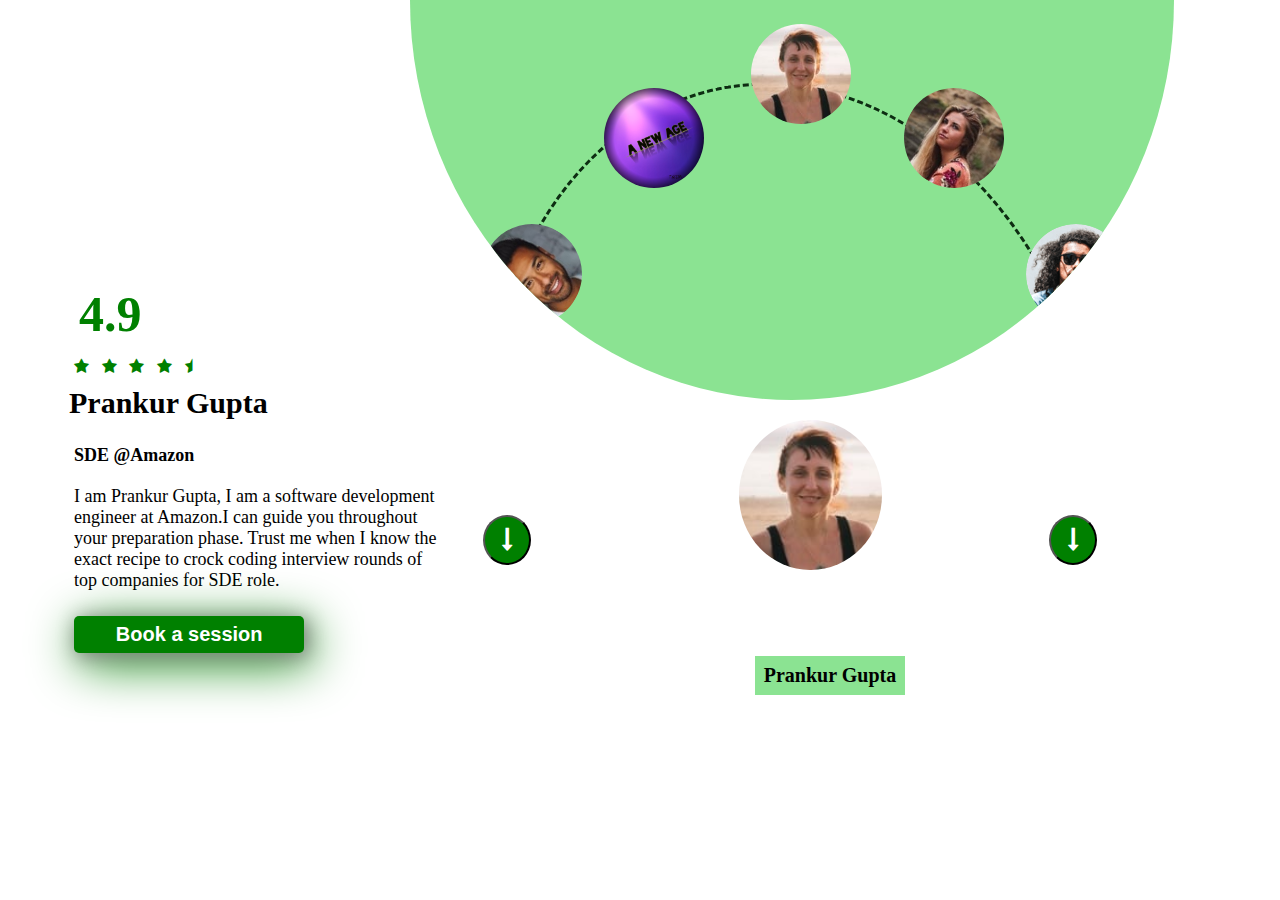
==== index.html @ 6818cc78 "mentro web challenge" ====
<!DOCTYPE html>







<html lang="en">

<head>
    <meta charset="UTF-8">
    <meta http-equiv="X-UA-Compatible" content="IE=edge">
    <meta name="viewport" content="width=device-width, initial-scale=1.0">
    <title> Movie</title>
<link rel="stylesheet" href="/images/style.css">
    <link rel="stylesheet" href="https://maxcdn.bootstrapcdn.com/font-awesome/4.7.0/css/font-awesome.min.css">
</head>
<body>
   
    <div class="container">
      <div class="text-side">
          <h3 class="rate">4.9</h3>
          <div class="rating">
              
          
        <span><i class="fa fa-star" aria-hidden="true"></i></span>
              <span><i class="fa fa-star" aria-hidden="true" ></i></span>
              <span><i class="fa fa-star" aria-hidden="true" ></i></span>
              <span><i class="fa fa-star" aria-hidden="true"></i></span>
              <span><i class="fa fa-star-half" aria-hidden="true"></i></span>
        
        </div>
        <h1 class="h1">Prankur Gupta</h1>
      <p class="title">SDE @Amazon</p>
      <p class="text">I am Prankur Gupta, I am a software development engineer at Amazon.I can guide you throughout your preparation phase. Trust me when I know the exact recipe to crock coding interview rounds of top companies for SDE role. </p>
    <button class="btn-x" type="submit"> 
    Book a session 
    </button>
    
    
      </div>  
      <div class="slides">
        <div class="slide-holder">


    <div class="slide ">






       <img src="images/image-jennie.jpg" alt="image">
        
    </div>

     

 <div class="slide ">






       <img src="images/image-emily.jpg" alt="image">
        
    </div>

     
    <div class="slide" >
        <img src="images/image-avatar.png" alt="inage">

        
    </div>


             <div class="slide" >







        <img src="images/image-thomas.jpg" alt="image">

        
    </div>


          <div class="slide " >
        <img src="/images/slide6.png" alt="image">


    </div>


    <div class="slide" >



        <img  src = "images/image-jennie.jpg"  alt="image"/>
        

      
    </div>



    <div class="slide" >
        <img src="images/image-emily.jpg" alt="inage">

        
    </div>

    <div class="slide ">






       <img src="images/image-avatar.png" alt="image">
        
    </div>


    <div class="slide" >







        <img src="images/slide6.png" alt="image">

        
    </div>




        </div>
   

    </div>
 
    <button class="btn-left" type="submit"> <i class="fa fa-long-arrow-down"></i> </button>

        <button class="btn-right" type="submit"><i class="fa fa-long-arrow-down"></i> </button>

<div class="center-img" id="bg">
    <img src="images/image-jennie.jpg" alt="center-img">
</div>
<div class="name-tag" id="names">
    Prankur Gupta
</div>
      </div>
    </div>
    
    
    
    </body>
   
  
    <script src="script.js"></script>
    </html>
---- images/style.css ----
* {
  box-sizing: border-box;
  margin: 0;
  padding: 0;
}

body {
  height: 100vh;
  background-color: white;
  display: flex;
  margin: 0;
}

.container {
  display: flex;
  justify-content: center;
  align-items: center;
  margin: auto;
  width: 90vw;
  height: 100vh;
  position: relative;
  background-color: transparent;
  /* background-color: rgb(197, 205, 209); */
}

.text-side {
  display: flex;
  flex-direction: column;
  width: 40%;
  position: absolute;
  top: 30%;
  left: 0%;
}

.slides {
  /* background-color: yellow; */
  width: 70%;
  background-color: #8be392;
  height: 50rem;
  position: relative;
  border-radius: 50%;
  top: -50%;
  right: -30%;
  overflow: hidden;
}

.slides::before {
  content: "";
  width: 80%;
  margin: auto;
  position: absolute;
  top: 60%;
  transform: rotateZ(-10deg);
  left: 10%;
  height: 50rem;
  border: dashed 3px rgb(13, 45, 18);
  border-radius: 50%;
  /*background-color: yellow;*/
}

.slide {
  width: 100px;
  height: 100px;
  position: absolute;
  margin: 0 20px;
  top: 70%;
  left: 0%;
  border-radius: 50%;
}

.slide img {
  -o-object-fit: cover;
     object-fit: cover;
  width: 100%;
  height: 100%;
  border-radius: 50%;
}

.slide:nth-child(1) {
  top: 84%;
  left: 14%;
  transform: rotate(-150deg);
}

.slide:nth-child(2) {
  top: 68%;
  left: -3%;
  transform: rotate(-110deg);
}

.slide:nth-child(3) {
  top: 43%;
  left: -8%;
  transform: rotate(-95deg);
}

.slide:nth-child(4) {
  top: 20%;
  left: -4%;
  transform: rotate(-60deg);
}

.slide:nth-child(5) {
  top: 3%;
  left: 16%;
}

.slide:nth-child(6) {
  top: -5%;
  left: 40%;
}

.slide:nth-child(7) {
  top: 3%;
  left: 65%;
  transform: rotateZ(30deg);
}

.slide:nth-child(8) {
  top: 20%;
  left: 85%;
}

.slide:nth-child(9) {
  top: 90%;
  left: 40%;
  transform: rotate(30deg);
}

.center-img {
  position: relative;
  top: 5%;
  border-radius: 50%;
  right: 16%;
  width: 150px;
  height: 150px;
  transition: 5s ease;
}

.center-img img {
  -o-object-fit: cover;
     object-fit: cover;
  width: 100%;
  height: 100%;
  border-radius: 50%;
  transition: 5s ease-in-out;
}

.btn-left {
  background-color: green;
  border-radius: 50%;
  width: 50px;
  height: 50px;
  color: white;
  position: relative;
  top: 10%;
  right: 30%;
  font-size: 24px;
}

.btn-right {
  background-color: green;
  border-radius: 50%;
  width: 50px;
  height: 50px;
  color: white;
  position: relative;
  top: 10%;
  right: -15%;
  font-size: 24px;
}

.slide-holder {
  position: absolute;
  width: 100%;
  height: 100%;
  transform: rotate(0deg);
  border: solid 0px red;
  border-radius: 50%;
  width: 80%;
  margin: auto;
  position: absolute;
  top: 58%;
  transition: transform 2s ease-out;
  left: 10%;
  height: 50rem;
  border-radius: 50%;
  /*background-color: yellow;*/
}

@keyframes spin-test {
  0% {
    transform: rotate(0deg);
    transition-delay: 0.2s;
  }
  20% {
    transform: rotate(36deg);
    transition-delay: 0.4s;
  }
  40% {
    transform: rotate(72deg);
    transition-delay: 0.8s;
  }
  60% {
    transform: rotate(108deg);
    transition-delay: 0.12s;
  }
  80% {
    transform: rotate(144deg);
    transition-delay: 0.16s;
  }
  100% {
    transform: rotate(360deg);
    transition-delay: 20s;
  }
}
.name-tag {
  position: inherit;
  top: 25%;
  left: -27%;
  background-color: #8be392;
  padding: 0.5rem;
  min-width: 150px;
  display: flex;
  justify-content: center;
  align-items: center;
  font-weight: 600;
  font-size: 20px;
}

h1 {
  color: black;
  font-size: 30px;
  margin: 15px;
  margin-left: 5px;
  margin-top: 20px;
  font-weight: 700;
}

h3 {
  font-size: 50px;
  color: green;
  margin: 15px;
}

.rating {
  display: flex;
  width: 30%;
  margin-left: 5px;
}

span {
  width: 100%;
  height: 0.5em;
  margin-left: 0px;
  background-color: transparent;
}

span i {
  width: 100%;
  height: 100%;
  font-size: 50px;
  color: green;
  margin: 0px 5px 0px 5px;
  font-weight: 900;
}

p {
  font-size: 18px;
  color: black;
  margin: 10px;
  word-spacing: 1.5;
  width: 80%;
}

.title {
  font-size: 18px;
  font-weight: 600;
}

.btn-x {
  background-color: green;
  color: white;
  font-size: 20px;
  font-weight: bold;
  padding: 7px 4px;
  width: 50%;
  border-radius: 5px;
  margin-top: 15px;
  margin-left: 10px;
  border: none;
  box-shadow: 3px 3px 20px gray, 6px 10px 50px green;
}

.btn-x:focus {
  outline: 0;
}

@media screen and (max-width: 1000px) {
  * {
    box-sizing: border-box;
    margin: 0;
    padding: 0;
  }
  body {
    height: 100vh;
    background-color: white;
    display: flex;
    margin: 0;
  }
  .container {
    display: flex;
    justify-content: center;
    align-items: center;
    margin: auto;
    width: 100vw;
    height: 100vh;
    position: relative;
    background-color: transparent;
    /* background-color: rgb(197, 205, 209); */
  }
  .text-side {
    display: flex;
    flex-direction: column;
    width: 60%;
    position: absolute;
    top: 90%;
    left: 10%;
  }
  .slides {
    /* background-color: yellow; */
    background-color: #8be392;
    height: 37rem;
    position: relative;
    border-radius: 50%;
    top: -45%;
    right: -20%;
    overflow: visible;
    transition: transform 2s linear;
  }
  .slides::before {
    content: "";
    width: 100%;
    margin: auto;
    position: absolute;
    top: 60%;
    transform: rotateZ(-60deg);
    left: 0%;
    height: 40rem;
    border: dashed 3px rgb(13, 45, 18);
    border-radius: 50%;
    /*background-color: yellow;*/
  }
  .slide {
    width: 90px;
    height: 90px;
    position: absolute;
    margin: 0 20px;
    top: 70%;
    left: 0%;
    border-radius: 50%;
  }
  .slide img {
    -o-object-fit: cover;
       object-fit: cover;
    width: 100%;
    height: 100%;
    border-radius: 50%;
  }
  .slide:nth-child(1) {
    top: 84%;
    left: 14%;
    transform: rotate(-150deg);
  }
  .slide:nth-child(2) {
    top: 68%;
    left: -3%;
    transform: rotate(-110deg);
  }
  .slide:nth-child(3) {
    top: 43%;
    left: -8%;
    transform: rotate(-95deg);
  }
  .slide:nth-child(4) {
    top: 20%;
    left: -4%;
    transform: rotate(-60deg);
  }
  .slide:nth-child(5) {
    top: 3%;
    left: 16%;
  }
  .slide:nth-child(6) {
    top: -5%;
    left: 40%;
  }
  .slide:nth-child(7) {
    top: 3%;
    left: 65%;
    transform: rotateZ(30deg);
  }
  .slide:nth-child(8) {
    top: 20%;
    left: 85%;
  }
  .slide:nth-child(9) {
    top: 90%;
    left: 40%;
    transform: rotate(30deg);
  }
  .center-img {
    position: relative;
    top: -15%;
    border-radius: 50%;
    right: 16%;
    width: 700px;
    height: 130px;
    transition: 5s ease;
  }
  .center-img img {
    -o-object-fit: cover;
       object-fit: cover;
    width: 100%;
    height: 100%;
    border-radius: 50%;
    transition: 5s ease-in-out;
  }
  .btn-left {
    background-color: green;
    border-radius: 50%;
    width: 50px;
    height: 50px;
    color: white;
    position: relative;
    top: 10%;
    right: 30%;
    font-size: 24px;
  }
  .btn-right {
    background-color: green;
    border-radius: 50%;
    width: 50px;
    height: 50px;
    color: white;
    position: relative;
    top: 10%;
    right: -15%;
    font-size: 24px;
  }
  .slide-holder {
    position: absolute;
    width: 100%;
    height: 100%;
    transform: rotate(0deg);
    border: solid 0px red;
    border-radius: 50%;
    width: 80%;
    margin: auto;
    position: absolute;
    top: 58%;
    transition: transform 2s ease-out;
    left: 10%;
    height: 50rem;
    border-radius: 50%;
    /*background-color: yellow;*/
  }
  @keyframes spin-test {
    0% {
      transform: rotate(0deg);
      transition-delay: 0.2s;
    }
    20% {
      transform: rotate(36deg);
      transition-delay: 0.4s;
    }
    40% {
      transform: rotate(72deg);
      transition-delay: 0.8s;
    }
    60% {
      transform: rotate(108deg);
      transition-delay: 0.12s;
    }
    80% {
      transform: rotate(144deg);
      transition-delay: 0.16s;
    }
    100% {
      transform: rotate(360deg);
      transition-delay: 20s;
    }
  }
  .name-tag {
    position: inherit;
    top: 25%;
    left: -27%;
    background-color: #8be392;
    padding: 0.5rem;
    min-width: 150px;
    display: flex;
    justify-content: center;
    align-items: center;
    font-weight: 600;
    font-size: 20px;
  }
  h1 {
    color: black;
    font-size: 30px;
    margin: 15px;
    margin-left: 5px;
    margin-top: 20px;
    font-weight: 700;
  }
  h3 {
    font-size: 50px;
    color: green;
    margin: 15px;
  }
  .rating {
    display: flex;
    width: 30%;
    margin-left: 5px;
  }
  span {
    width: 100%;
    height: 0.5em;
    margin-left: 0px;
    background-color: transparent;
  }
  span i {
    width: 100%;
    height: 100%;
    font-size: 50px;
    color: green;
    margin: 0px 5px 0px 5px;
    font-weight: 900;
  }
  p {
    font-size: 18px;
    color: black;
    margin: 10px;
    word-spacing: 1.5;
    width: 80%;
  }
  .title {
    font-size: 18px;
    font-weight: 600;
  }
  .btn-x {
    background-color: green;
    color: white;
    font-size: 20px;
    font-weight: bold;
    padding: 7px 4px;
    width: 50%;
    border-radius: 5px;
    margin-top: 15px;
    margin-left: 10px;
    border: none;
    box-shadow: 3px 3px 20px gray, 6px 10px 50px green;
  }
  .btn-x:focus {
    outline: 0;
  }
}
@media screen and (max-width: 500px) {
  * {
    box-sizing: border-box;
    margin: 0;
    padding: 0;
  }
  body {
    height: 100vh;
    background-color: white;
    display: flex;
    margin: 0;
  }
  .container {
    display: flex;
    flex-direction: column-reverse;
    justify-content: center;
    align-items: center;
    margin: auto;
    width: 100vw;
    height: 90vh;
    position: relative;
    background-color: transparent;
    /* background-color: rgb(197, 205, 209); */
  }
  .text-side {
    display: flex;
    flex-direction: column;
    justify-content: center;
    align-items: center;
    width: 100%;
    position: absolute;
    top: 75%;
    left: 1%;
    margin-bottom: 20px;
  }
  .slides {
    /* background-color: yellow; */
    width: 150vw;
    background-color: #8be392;
    height: 30rem;
    position: relative;
    border-radius: 50%;
    top: -50%;
    right: 0%;
    overflow: hidden;
  }
  .slides::before {
    content: "";
    width: 80%;
    margin: auto;
    position: absolute;
    top: 60%;
    transform: rotateZ(-10deg);
    left: 10%;
    height: 25rem;
    border: dashed 3px rgb(13, 45, 18);
    border-radius: 50%;
    /*background-color: yellow;*/
  }
  .slide {
    width: 70px;
    height: 70px;
    position: absolute;
    margin: 0 20px;
    top: 70%;
    left: 0%;
    border-radius: 50%;
  }
  .slide img {
    -o-object-fit: cover;
       object-fit: cover;
    width: 100%;
    height: 100%;
    border-radius: 50%;
  }
  .slide:nth-child(1) {
    top: 84%;
    left: 14%;
    transform: rotate(-150deg);
  }
  .slide:nth-child(2) {
    top: 68%;
    left: -3%;
    transform: rotate(-110deg);
  }
  .slide:nth-child(3) {
    top: 43%;
    left: -8%;
    transform: rotate(-95deg);
  }
  .slide:nth-child(4) {
    top: 20%;
    left: -4%;
    transform: rotate(-60deg);
  }
  .slide:nth-child(5) {
    top: 3%;
    left: 16%;
  }
  .slide:nth-child(6) {
    top: -5%;
    left: 40%;
  }
  .slide:nth-child(7) {
    top: 3%;
    left: 65%;
    transform: rotateZ(30deg);
  }
  .slide:nth-child(8) {
    top: 20%;
    left: 85%;
  }
  .slide:nth-child(9) {
    top: 90%;
    left: 40%;
    transform: rotate(30deg);
  }
  .center-img {
    position: relative;
    top: 40%;
    border-radius: 50%;
    right: 0%;
    width: 100px;
    height: 100px;
    transition: 5s ease;
  }
  .center-img img {
    -o-object-fit: cover;
       object-fit: cover;
    width: 100%;
    height: 100%;
    border-radius: 50%;
    transition: 5s ease-in-out;
  }
  .btn-left {
    background-color: green;
    border-radius: 50%;
    width: 50px;
    height: 50px;
    color: white;
    position: relative;
    top: 25%;
    right: 30%;
    font-size: 24px;
  }
  .btn-right {
    background-color: green;
    border-radius: 50%;
    width: 50px;
    height: 50px;
    color: white;
    position: relative;
    top: 32%;
    right: -35%;
    font-size: 24px;
  }
  .slide-holder {
    position: absolute;
    width: 80%;
    height: 80%;
    transform: rotate(0deg);
    border: solid 0px red;
    border-radius: 50%;
    width: 80%;
    margin: auto;
    position: absolute;
    top: 50%;
    transition: transform 2s ease-out;
    left: 10%;
    height: 30rem;
    border-radius: 50%;
    /*background-color: yellow;*/
  }
  @keyframes spin-test {
    0% {
      transform: rotate(0deg);
      transition-delay: 0.2s;
    }
    20% {
      transform: rotate(36deg);
      transition-delay: 0.4s;
    }
    40% {
      transform: rotate(72deg);
      transition-delay: 0.8s;
    }
    60% {
      transform: rotate(108deg);
      transition-delay: 0.12s;
    }
    80% {
      transform: rotate(144deg);
      transition-delay: 0.16s;
    }
    100% {
      transform: rotate(360deg);
      transition-delay: 20s;
    }
  }
  .name-tag {
    position: inherit;
    top: 65%;
    left: 0%;
    background-color: #8be392;
    padding: 0.5rem;
    min-width: 150px;
    display: flex;
    justify-content: center;
    align-items: center;
    font-weight: 600;
    font-size: 20px;
  }
  h1 {
    color: black;
    font-size: 30px;
    margin: 15px;
    margin-left: 5px;
    margin-top: 20px;
    font-weight: 700;
  }
  h3 {
    font-size: 50px;
    color: green;
    margin: 15px;
    margin-top: 20px;
  }
  .rating {
    display: flex;
    width: 30%;
    margin-left: 5px;
  }
  span {
    width: 100%;
    height: 0.5em;
    margin-left: 0px;
    background-color: transparent;
  }
  span i {
    width: 100%;
    height: 100%;
    font-size: 50px;
    color: green;
    margin: 0px 5px 0px 5px;
    font-weight: 900;
  }
  p {
    font-size: 18px;
    color: black;
    margin: 10px;
    word-spacing: 1.5;
    width: 80%;
  }
  .title {
    font-size: 18px;
    font-weight: 600;
    text-align: center;
  }
  .btn-x {
    background-color: green;
    color: white;
    font-size: 20px;
    font-weight: bold;
    padding: 7px 4px;
    width: 50%;
    border-radius: 5px;
    margin-top: 15px;
    margin-left: 10px;
    margin-bottom: 25px;
    border: none;
    box-shadow: 3px 3px 20px gray, 6px 10px 50px green;
  }
  .btn-x:focus {
    outline: 0;
  }
}/*# sourceMappingURL=style.css.map */
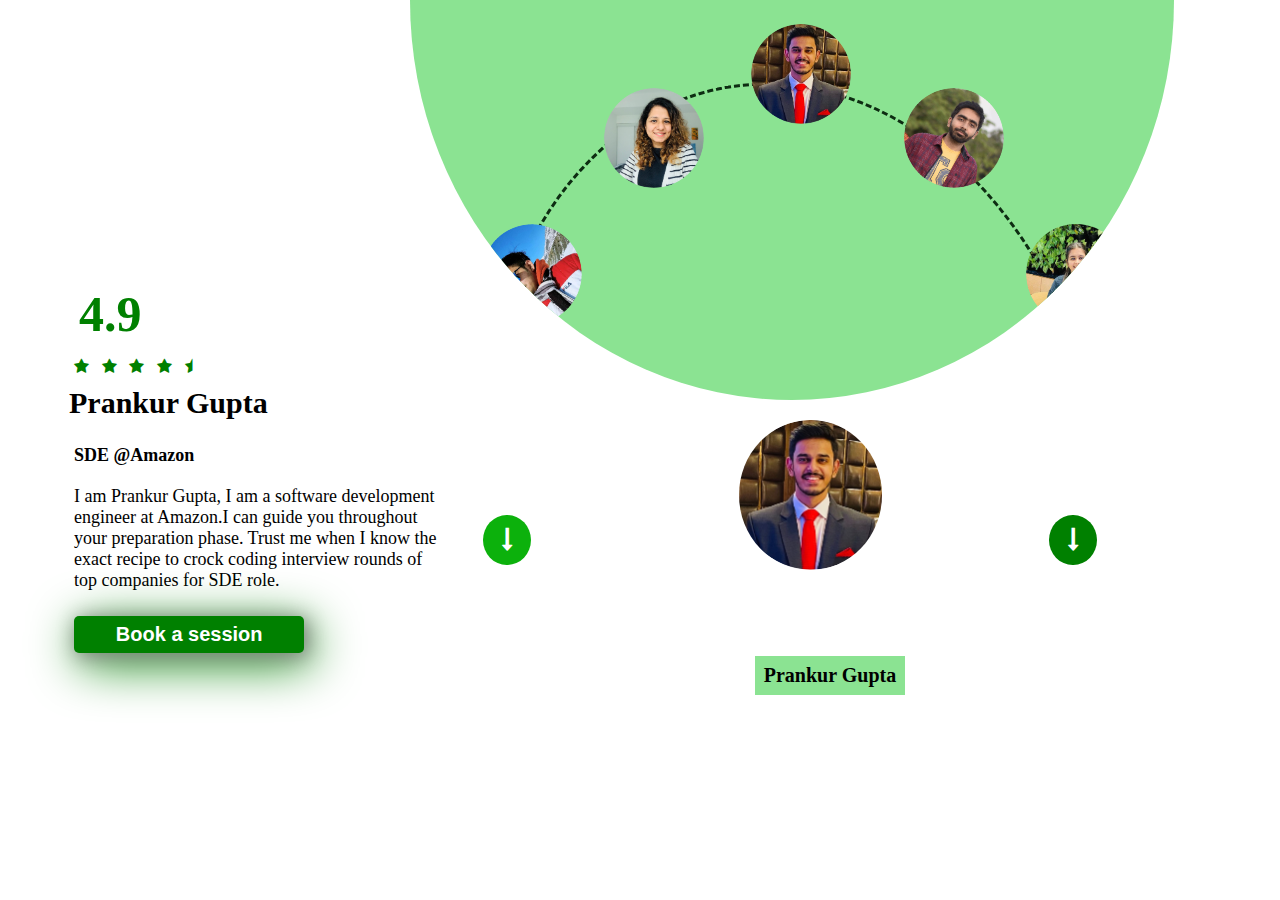
==== commit e9f414c1: "chhanges" ====
--- a/index.html
+++ b/index.html
@@ -13,7 +13,7 @@
     <meta http-equiv="X-UA-Compatible" content="IE=edge">
     <meta name="viewport" content="width=device-width, initial-scale=1.0">
     <title> Movie</title>
-<link rel="stylesheet" href="/images/style.css">
+<link rel="stylesheet" href="images/style.css">
     <link rel="stylesheet" href="https://maxcdn.bootstrapcdn.com/font-awesome/4.7.0/css/font-awesome.min.css">
 </head>
 <body>
@@ -51,7 +51,7 @@
 
 
 
-       <img src="images/image-jennie.jpg" alt="image">
+       <img src="images/Ellipse 19.png" alt="image">
         
     </div>
 
@@ -64,13 +64,13 @@
 
 
 
-       <img src="images/image-emily.jpg" alt="image">
+       <img src="images/Ellipse 18.png" alt="image">
         
     </div>
 
      
     <div class="slide" >
-        <img src="images/image-avatar.png" alt="inage">
+        <img src="images/Ellipse 21.png" alt="inage">
 
         
     </div>
@@ -84,14 +84,14 @@
 
 
 
-        <img src="images/image-thomas.jpg" alt="image">
+        <img src="images/Ellipse 20.png" alt="image">
 
         
     </div>
 
 
           <div class="slide " >
-        <img src="/images/slide6.png" alt="image">
+        <img src="images/Ellipse 19.png" alt="image">
 
 
     </div>
@@ -101,7 +101,7 @@
 
 
 
-        <img  src = "images/image-jennie.jpg"  alt="image"/>
+        <img  src = "images/Ellipse 17.png"  alt="image"/>
         
 
       
@@ -110,7 +110,7 @@
 
 
     <div class="slide" >
-        <img src="images/image-emily.jpg" alt="inage">
+        <img src="images/Ellipse 18.png" alt="inage">
 
         
     </div>
@@ -122,7 +122,7 @@
 
 
 
-       <img src="images/image-avatar.png" alt="image">
+       <img src="images/Ellipse 21.png" alt="image">
         
     </div>
 
@@ -135,7 +135,7 @@
 
 
 
-        <img src="images/slide6.png" alt="image">
+        <img src="images/Ellipse 20.png" alt="image">
 
         
     </div>
@@ -153,7 +153,7 @@
         <button class="btn-right" type="submit"><i class="fa fa-long-arrow-down"></i> </button>
 
 <div class="center-img" id="bg">
-    <img src="images/image-jennie.jpg" alt="center-img">
+    <img src="images/Ellipse 17.png" alt="center-img">
 </div>
 <div class="name-tag" id="names">
     Prankur Gupta
--- a/images/style.css
+++ b/images/style.css
@@ -36,6 +36,7 @@
   /* background-color: yellow; */
   width: 70%;
   background-color: #8be392;
+  /* background-color: #0a6712; */
   height: 50rem;
   position: relative;
   border-radius: 50%;
@@ -134,7 +135,7 @@
   right: 16%;
   width: 150px;
   height: 150px;
-  transition: 5s ease;
+  /* transition: 5s ease; */
 }
 
 .center-img img {
@@ -147,7 +148,8 @@
 }
 
 .btn-left {
-  background-color: green;
+  background-color: rgb(12, 177, 12);
+  border: none;
   border-radius: 50%;
   width: 50px;
   height: 50px;
@@ -160,6 +162,7 @@
 
 .btn-right {
   background-color: green;
+  border: none;
   border-radius: 50%;
   width: 50px;
   height: 50px;
@@ -193,25 +196,37 @@
     transform: rotate(0deg);
     transition-delay: 0.2s;
   }
-  20% {
-    transform: rotate(36deg);
+  12% {
+    transform: rotate(30deg);
     transition-delay: 0.4s;
   }
-  40% {
-    transform: rotate(72deg);
+  24% {
+    transform: rotate(60deg);
+    transition-delay: 0.6s;
+  }
+  36% {
+    transform: rotate(90deg);
     transition-delay: 0.8s;
   }
+  48% {
+    transform: rotate(120deg);
+    transition-delay: 0.12s;
+  }
   60% {
-    transform: rotate(108deg);
-    transition-delay: 0.12s;
-  }
-  80% {
-    transform: rotate(144deg);
-    transition-delay: 0.16s;
+    transform: rotate(150deg);
+    transition-delay: 0.15s;
+  }
+  72% {
+    transform: rotate(180deg);
+    transition-delay: 0.18s;
+  }
+  90% {
+    transform: rotate(210deg);
+    transition-delay: 0.21s;
   }
   100% {
-    transform: rotate(360deg);
-    transition-delay: 20s;
+    transform: rotate(240deg);
+    transition-delay: 0.24s;
   }
 }
 .name-tag {
@@ -240,6 +255,7 @@
 h3 {
   font-size: 50px;
   color: green;
+  /* color: rgb(19, 152, 19); */
   margin: 15px;
 }
 
@@ -310,6 +326,7 @@
   }
   .container {
     display: flex;
+    flex-direction: column-reverse;
     justify-content: center;
     align-items: center;
     margin: auto;
@@ -322,38 +339,41 @@
   .text-side {
     display: flex;
     flex-direction: column;
-    width: 60%;
-    position: absolute;
-    top: 90%;
-    left: 10%;
+    justify-content: center;
+    align-items: center;
+    width: 100%;
+    position: absolute;
+    top: 70%;
+    left: 0%;
   }
   .slides {
     /* background-color: yellow; */
+    width: 120vw;
     background-color: #8be392;
-    height: 37rem;
-    position: relative;
-    border-radius: 50%;
-    top: -45%;
-    right: -20%;
-    overflow: visible;
+    height: 45rem;
+    position: relative;
+    border-radius: 50%;
+    top: -50%;
+    right: 0%;
+    overflow: hidden;
     transition: transform 2s linear;
   }
   .slides::before {
     content: "";
-    width: 100%;
+    width: 79%;
     margin: auto;
     position: absolute;
-    top: 60%;
-    transform: rotateZ(-60deg);
-    left: 0%;
+    top: 50%;
+    transform: rotateZ(0deg);
+    left: 10%;
     height: 40rem;
     border: dashed 3px rgb(13, 45, 18);
     border-radius: 50%;
     /*background-color: yellow;*/
   }
   .slide {
-    width: 90px;
-    height: 90px;
+    width: 100px;
+    height: 100px;
     position: absolute;
     margin: 0 20px;
     top: 70%;
@@ -411,11 +431,11 @@
   }
   .center-img {
     position: relative;
-    top: -15%;
-    border-radius: 50%;
-    right: 16%;
-    width: 700px;
-    height: 130px;
+    top: 25%;
+    border-radius: 50%;
+    right: 0%;
+    width: 180px;
+    height: 180px;
     transition: 5s ease;
   }
   .center-img img {
@@ -433,7 +453,7 @@
     height: 50px;
     color: white;
     position: relative;
-    top: 10%;
+    top: 20%;
     right: 30%;
     font-size: 24px;
   }
@@ -444,13 +464,13 @@
     height: 50px;
     color: white;
     position: relative;
-    top: 10%;
-    right: -15%;
+    top: 24%;
+    right: -28%;
     font-size: 24px;
   }
   .slide-holder {
     position: absolute;
-    width: 100%;
+    width: 70%;
     height: 100%;
     transform: rotate(0deg);
     border: solid 0px red;
@@ -458,7 +478,7 @@
     width: 80%;
     margin: auto;
     position: absolute;
-    top: 58%;
+    top: 49.8%;
     transition: transform 2s ease-out;
     left: 10%;
     height: 50rem;
@@ -493,8 +513,8 @@
   }
   .name-tag {
     position: inherit;
-    top: 25%;
-    left: -27%;
+    top: 50%;
+    left: 0%;
     background-color: #8be392;
     padding: 0.5rem;
     min-width: 150px;
@@ -541,7 +561,7 @@
     color: black;
     margin: 10px;
     word-spacing: 1.5;
-    width: 80%;
+    width: 50%;
   }
   .title {
     font-size: 18px;
@@ -708,6 +728,7 @@
     top: 25%;
     right: 30%;
     font-size: 24px;
+    border: none;
   }
   .btn-right {
     background-color: green;
@@ -719,6 +740,7 @@
     top: 32%;
     right: -35%;
     font-size: 24px;
+    border: none;
   }
   .slide-holder {
     position: absolute;
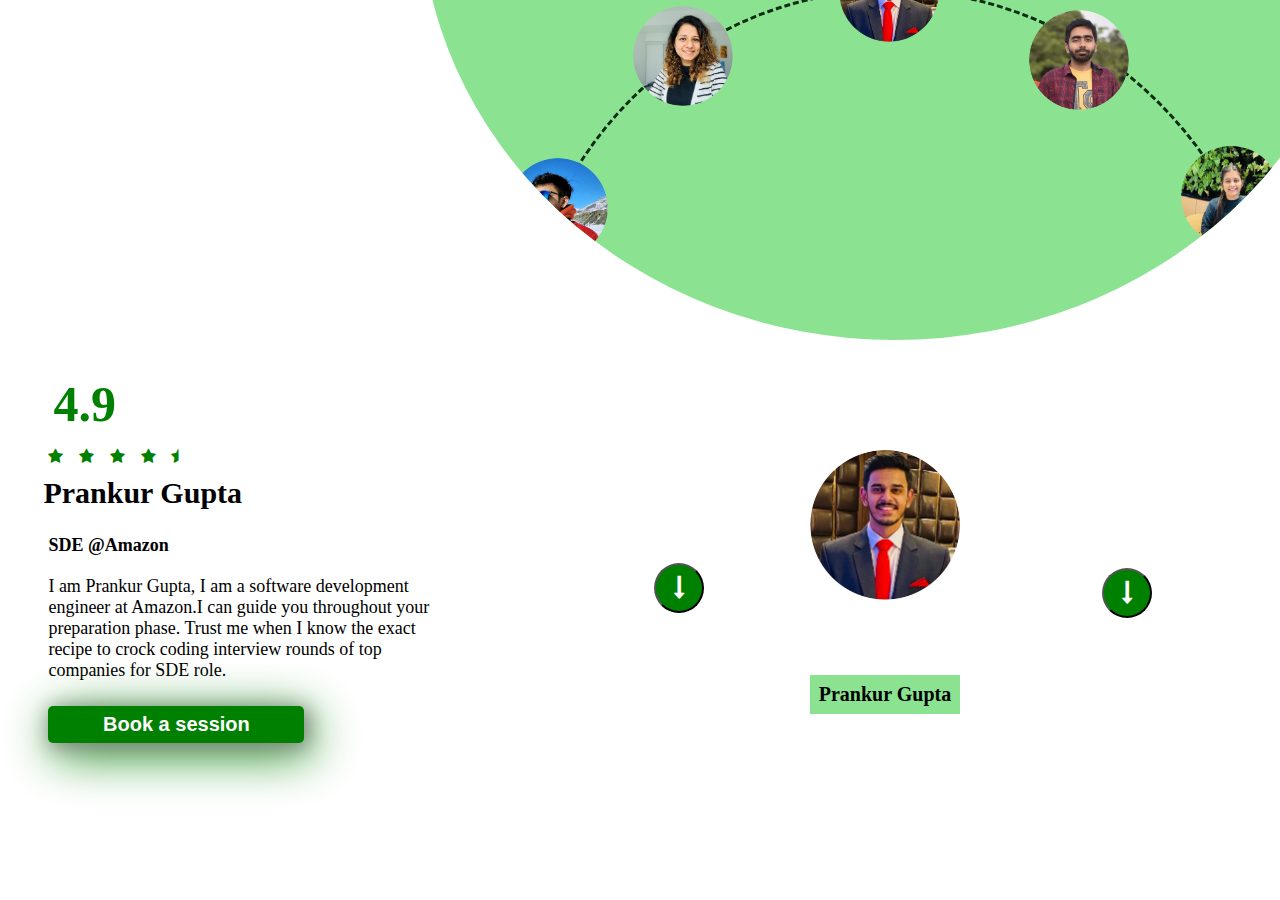
==== commit 7448cf8d: "changes" ====
--- a/index.html
+++ b/index.html
@@ -12,8 +12,10 @@
     <meta charset="UTF-8">
     <meta http-equiv="X-UA-Compatible" content="IE=edge">
     <meta name="viewport" content="width=device-width, initial-scale=1.0">
-    <title> Movie</title>
-<link rel="stylesheet" href="images/style.css">
+    <title> Mentro-Web-Challenge</title>
+<link rel="stylesheet" href="test.css">
+
+<!-- <link rel="stylesheet" href="images/test.css"> -->
     <link rel="stylesheet" href="https://maxcdn.bootstrapcdn.com/font-awesome/4.7.0/css/font-awesome.min.css">
 </head>
 <body>
@@ -51,7 +53,7 @@
 
 
 
-       <img src="images/Ellipse 19.png" alt="image">
+       <img src="images/Ellipse 17.png" alt="image">
         
     </div>
 
@@ -135,7 +137,7 @@
 
 
 
-        <img src="images/Ellipse 20.png" alt="image">
+        <img src="images/Ellipse 19.png" alt="image">
 
         
     </div>
@@ -167,5 +169,6 @@
    
   
     <script src="script.js"></script>
+    <!-- <script src="test.js"></script> -->
     </html>
 
--- a/test.css
+++ b/test.css
@@ -0,0 +1,2263 @@
+* {
+  box-sizing: border-box;
+  margin: 0;
+  padding: 0;
+}
+
+body {
+  height: 100vh;
+  background-color: white;
+  margin: 0;
+  overflow-x: hidden;
+  position: relative;
+}
+
+.container {
+  display: flex;
+  flex-wrap: wrap-reverse;
+  /* flex-wrap: nowrap; */
+
+  margin:  auto;
+  width: 100%;
+  height: 100%;
+   min-height: 100vh;
+  /* position: relative; */
+  background-color: transparent;
+  /* background-color: rgb(197, 205, 209); */
+    overflow-x: hidden;
+}
+
+.text-side {
+  display: flex;
+  flex-direction: column;
+  max-width: 40vw;
+  min-height: 50vh;
+  margin: auto auto 7% 3%;
+  flex: 1 1 40rem;
+  position: absolute;
+  bottom: 0%;
+  left: 0%;
+}
+
+.slides {
+  /* background-color: yellow; */
+  min-width: 950px;
+  background-color: #8be392;
+  height: 55rem;
+    border-radius: 50%;
+  position: absolute;
+flex: 1 1 40rem;
+  top: -60%;
+  right: -7%;
+  overflow: hidden;
+}
+
+.slides::before {
+  content: "";
+  width: 80%;
+  margin: auto;
+  position: absolute;
+  top: 60%;
+  transform: rotateZ(-10deg);
+  left: 10%;
+  height: 50rem;
+  border: dashed 3px rgb(13, 45, 18);
+  border-radius: 50%;
+  /*background-color: yellow;*/
+}
+
+.slide {
+  width: 100px;
+  height: 100px;
+  position: absolute;
+  margin: 0 20px;
+  top: 70%;
+  left: 0%;
+  border-radius: 50%;
+}
+
+.slide img {
+  -o-object-fit: cover;
+     object-fit: cover;
+  width: 100%;
+  height: 100%;
+  border-radius: 50%;
+}
+
+.slide:nth-child(1) {
+  top: 86.5%;
+  left: 18%;
+  transform: rotate(-150deg);
+}
+
+.slide:nth-child(2) {
+  top: 71%;
+  left: 0%;
+  transform: rotate(-110deg);
+}
+
+.slide:nth-child(3) {
+  top: 46%;
+  left: -10%;
+  transform: rotate(-95deg);
+}
+
+.slide:nth-child(4) {
+  top: 21.5%;
+  left: -3.5%;
+  transform: rotate(-60deg);
+}
+
+.slide:nth-child(5) {
+  top: 2.5%;
+  left: 13%;
+}
+
+.slide:nth-child(6) {
+  top: -5.5%;
+  left: 40%;
+}
+
+.slide:nth-child(7) {
+  top: 3%;
+  left: 65%;
+  transform: rotateZ(30deg);
+}
+
+.slide:nth-child(8) {
+  top: 20%;
+  left: 85%;
+}
+
+.slide:nth-child(9) {
+  top: 92.5%;
+  left: 42%;
+  transform: rotate(30deg);
+}
+
+.center-img {
+  position: absolute;
+  top: 50%;
+  border-radius: 50%;
+  right: 20.5%;
+  width: 150px;
+  height: 150px;
+  transition: img 5s ease;
+}
+
+.center-img img {
+  -o-object-fit: cover;
+     object-fit: cover;
+  width: 100%;
+  height: 100%;
+  border-radius: 50%;
+  transition: 5s ease-in-out;
+}
+
+.btn-left {
+  background-color: green;
+  border-radius: 50%;
+  width: 50px;
+  height: 50px;
+  color: white;
+  position: absolute;
+  top: 62.5%;
+  right: 41%;
+  font-size: 24px;
+}
+
+.btn-right {
+  background-color: green;
+  border-radius: 50%;
+  width: 50px;
+  height: 50px;
+  color: white;
+  position: absolute;
+  top: 63.1%;
+  right: 7%;
+  font-size: 24px;
+}
+
+.slide-holder {
+  position: absolute;
+  width: 100%;
+  height: 100%;
+  transform: rotate(0deg);
+  border: solid 0px red;
+  border-radius: 50%;
+  width: 80%;
+  margin: auto;
+  position: absolute;
+  top: 59.8%;
+  transition: transform 2s ease-out;
+  left: 10%;
+  height: 50rem;
+  border-radius: 50%;
+  /*background-color: yellow;*/
+}
+
+@keyframes spin-test {
+  0% {
+    transform: rotate(30deg);
+    transition-delay: 0.2s;
+  }
+  20% {
+    transform: rotate(60deg);
+    transition-delay: 0.4s;
+  }
+  40% {
+    transform: rotate(90deg);
+    transition-delay: 0.8s;
+  }
+  60% {
+    transform: rotate(120deg);
+    transition-delay: 0.12s;
+  }
+  80% {
+    transform: rotate(150deg);
+    transition-delay: 0.16s;
+  }
+  100% {
+    transform: rotate(360deg);
+    transition-delay: 20s;
+  }
+}
+.name-tag {
+  position: absolute;
+  top: 75%;
+  right: 20.5%;
+  background-color: #8be392;
+  padding: 0.5rem;
+  min-width: 150px;
+  display: flex;
+  justify-content: center;
+  align-items: center;
+  font-weight: 600;
+  font-size: 20px;
+}
+
+h1 {
+  color: black;
+  font-size: 30px;
+  margin: 15px;
+  margin-left: 5px;
+  margin-top: 20px;
+  font-weight: 700;
+}
+
+h3 {
+  font-size: 50px;
+  color: green;
+  margin: 15px;
+}
+
+.rating {
+  display: flex;
+  width: 30%;
+  margin-left: 5px;
+}
+
+span {
+  width: 100%;
+  height: 0.5em;
+  margin-left: 0px;
+  background-color: transparent;
+}
+
+span i {
+  width: 100%;
+  height: 100%;
+  font-size: 50px;
+  color: green;
+  margin: 0px 5px 0px 5px;
+  font-weight: 900;
+}
+
+p {
+  font-size: 18px;
+  color: black;
+  margin: 10px;
+  word-spacing: 1.5;
+  width: 80%;
+}
+
+.title {
+  font-size: 18px;
+  font-weight: 600;
+}
+
+.btn-x {
+  background-color: green;
+  color: white;
+  font-size: 20px;
+  font-weight: bold;
+  padding: 7px 4px;
+  width: 50%;
+  border-radius: 5px;
+  margin-top: 15px;
+  margin-left: 10px;
+  border: none;
+  transition: box-shadow 0.4s ease-in;
+  box-shadow: 3px 3px 20px gray, 6px 10px 50px green;
+}
+button{
+  cursor: pointer;
+}
+.btn-x:focus {
+  outline: 0;
+}
+.btn-x:hover, .btn-x:active{
+  box-shadow: none;
+}
+@media screen and (max-width: 1301px) {
+  .center-img{
+    right: 25%;
+  }
+  .btn-right{
+    right: 10%;
+  }
+  .btn-left{
+    right: 45%;
+  }
+  .name-tag{
+    right: 25%;
+  }
+}
+@media screen and (max-width: 920px) and (orientation: landscape) {
+    /* body{
+      display: none;
+  } */
+  body{
+    position: relative;
+  }
+  .container{
+    overflow-x: hidden;
+    height: fit-content;
+    flex-wrap: wrap;
+    /* position: relative; */
+  }
+  .slides{
+    min-width: 90%;
+    width: 100%;
+    height: 20rem;
+    min-height: 50%;
+    position: absolute;
+    bottom: 100%;
+    left: 0.3%;
+    /* display: none; */
+  }
+.slide{
+  width: 60px;
+  height: 60px;
+}
+.slide:nth-child(1) {
+  top: 86.5%;
+  left: 18%;
+  transform: rotate(-150deg);
+}
+
+.slide:nth-child(2) {
+  top: 71%;
+  left: -1%;
+  transform: rotate(-110deg);
+}
+
+.slide:nth-child(3) {
+  top: 47%;
+  left: -10%;
+  transform: rotate(-120deg);
+}
+
+.slide:nth-child(4) {
+  top: 23.5%;
+  left: -5%;
+  transform: rotate(-60deg);
+}
+
+.slide:nth-child(5) {
+  top: 2.5%;
+  left: 14%;
+}
+
+.slide:nth-child(6) {
+  top: -6.5%;
+  left: 41%;
+}
+
+.slide:nth-child(7) {
+  top: 3.5%;
+  left: 69%;
+  transform: rotateZ(30deg);
+}
+
+.slide:nth-child(8) {
+  top: 26%;
+  left: 86%;
+}
+
+.slide:nth-child(9) {
+  top: 92.5%;
+  left: 42%;
+  transform: rotate(30deg);
+}
+
+.slide-holder {
+  position: absolute;
+  width: 100%;
+  height: 100%;
+  transform: rotate(0deg);
+  border: solid 0px red;
+  border-radius: 50%;
+  width: 78%;
+  margin: auto;
+  position: absolute;
+  top: 60%;
+  transition: transform 1s ease-in ;
+  left: 10%;
+  height: 45rem;
+  border-radius: 50%;
+  /*background-color: yellow;*/
+}
+
+    .text-side{
+    max-width: 80vw;
+    margin-bottom: -5%;
+    position: absolute;
+    bottom: -110%;
+  }
+  .center-img{
+    top: 45%;
+    left: 45%;
+    width: 90px;
+    height: 90px;
+  }
+  .btn-left,.btn-right{
+    top: 80%;
+  }
+  .btn-left{
+   left: 25%;
+  }
+  .btn-right{
+ 
+        right: 15%;
+  }
+  .name-tag{
+    top: 70%;
+    right: 35%;
+  }
+}
+
+@media screen and (max-width: 1116px) and (min-width: 1113px) {
+   .slides{
+    min-width: 800px;
+    height: 50rem;
+    top: -60%;
+    right: -10%;
+    /* overflow: visible; */
+  }
+  .slide:nth-child(1) {
+  top: 86.5%;
+  left: 18%;
+  transform: rotate(-150deg);
+}
+
+.slide:nth-child(2) {
+  top: 71%;
+  left: -1%;
+  transform: rotate(-110deg);
+}
+
+.slide:nth-child(3) {
+  top: 47%;
+  left: -10%;
+  transform: rotate(-120deg);
+}
+
+.slide:nth-child(4) {
+  top: 23.5%;
+  left: -5%;
+  transform: rotate(-60deg);
+}
+
+.slide:nth-child(5) {
+  top: -1%;
+  left: 12%;
+}
+
+.slide:nth-child(6) {
+  top: -6.5%;
+  left: 41%;
+}
+
+.slide:nth-child(7) {
+  top: 3.5%;
+  left: 69%;
+  transform: rotateZ(30deg);
+}
+
+.slide:nth-child(8) {
+  top: 26%;
+  left: 86%;
+}
+
+.slide:nth-child(9) {
+  top: 92.5%;
+  left: 42%;
+  transform: rotate(30deg);
+}
+
+.slide-holder {
+  position: absolute;
+  width: 100%;
+  height: 100%;
+  transform: rotate(0deg);
+  border: solid 0px red;
+  border-radius: 50%;
+  width: 75%;
+  margin: auto;
+  position: absolute;
+  top: 60%;
+  transition: transform 1s ease-in ;
+  left: 10%;
+  height: 38.5rem;
+  border-radius: 50%;
+  /*background-color: yellow;*/
+}
+
+  .center-img{
+    right: 21%;
+  width: 130px;
+  height: 130px;
+    top: 55%;
+  }
+  .btn-right{
+    right: 10%;
+        top: 70%;
+
+  }
+  .btn-left{
+    right: 40%;
+        top: 70%;
+
+  }
+  .name-tag{
+    right: 20%;
+        top: 80%;
+
+  }
+}
+
+
+
+@media screen and (max-width:1000px) and (min-width: 971px) {
+  body{
+    position: relative;
+  }
+  .container{
+    overflow-x: hidden;
+    /* position: relative; */
+  }
+  .slides{
+    min-width: 1000px;
+    top: -15%;
+    left: 0%;
+  }
+
+.slide:nth-child(1) {
+  top: 86.5%;
+  left: 18%;
+  transform: rotate(-150deg);
+}
+
+.slide:nth-child(2) {
+  top: 71%;
+  left: -1%;
+  transform: rotate(-110deg);
+}
+
+.slide:nth-child(3) {
+  top: 47%;
+  left: -10%;
+  transform: rotate(-120deg);
+}
+
+.slide:nth-child(4) {
+  top: 23.5%;
+  left: -5%;
+  transform: rotate(-60deg);
+}
+
+.slide:nth-child(5) {
+  top: 2.5%;
+  left: 14%;
+}
+
+.slide:nth-child(6) {
+  top: -6.5%;
+  left: 41%;
+}
+
+.slide:nth-child(7) {
+  top: 3.5%;
+  left: 69%;
+  transform: rotateZ(30deg);
+}
+
+.slide:nth-child(8) {
+  top: 26%;
+  left: 86%;
+}
+
+.slide:nth-child(9) {
+  top: 92.5%;
+  left: 42%;
+  transform: rotate(30deg);
+}
+
+.slide-holder {
+  position: absolute;
+  width: 100%;
+  height: 100%;
+  transform: rotate(0deg);
+  border: solid 0px red;
+  border-radius: 50%;
+  width: 79%;
+  margin: auto;
+  position: absolute;
+  top: 60%;
+  transition: transform 1s ease-in ;
+  left: 10.95%;
+  height: 51rem;
+  border-radius: 50%;
+  /*background-color: yellow;*/
+}
+
+    .text-side{
+    max-width: 100vw;
+    margin-bottom: -5%;
+  }
+  .center-img{
+    top: 24%;
+    right: 39%;
+  }
+  .btn-left,.btn-right{
+    top: 30%;
+  }
+  .btn-left{
+   left: 25%;
+  }
+  .btn-right{
+ 
+        right: 15%;
+  }
+  .name-tag{
+    top: 35%;
+    right: 38.5%;
+  }
+}
+
+
+
+@media screen and (max-width:970px) {
+
+  body{
+    position: relative;
+  }
+  .container{
+    overflow-x: hidden;
+    /* position: relative; */
+  }
+  .slides{
+    min-width: 900px;
+    top: -35%;
+    right: -10%;
+  }
+
+.slide:nth-child(1) {
+  top: 86.5%;
+  left: 18%;
+  transform: rotate(-150deg);
+}
+
+.slide:nth-child(2) {
+  top: 71%;
+  left: -1%;
+  transform: rotate(-110deg);
+}
+
+.slide:nth-child(3) {
+  top: 47%;
+  left: -10%;
+  transform: rotate(-120deg);
+}
+
+.slide:nth-child(4) {
+  top: 23.5%;
+  left: -5%;
+  transform: rotate(-60deg);
+}
+
+.slide:nth-child(5) {
+  top: 2.5%;
+  left: 14%;
+}
+
+.slide:nth-child(6) {
+  top: -6.5%;
+  left: 41%;
+}
+
+.slide:nth-child(7) {
+  top: 3.5%;
+  left: 69%;
+  transform: rotateZ(30deg);
+}
+
+.slide:nth-child(8) {
+  top: 26%;
+  left: 86%;
+}
+
+.slide:nth-child(9) {
+  top: 92.5%;
+  left: 42%;
+  transform: rotate(30deg);
+}
+
+.slide-holder {
+  position: absolute;
+  width: 100%;
+  height: 100%;
+  transform: rotate(0deg);
+  border: solid 0px red;
+  border-radius: 50%;
+  width: 78%;
+  margin: auto;
+  position: absolute;
+  top: 60%;
+  transition: transform 1s ease-in ;
+  left: 10%;
+  height: 45rem;
+  border-radius: 50%;
+  /*background-color: yellow;*/
+}
+
+    .text-side{
+    max-width: 80vw;
+    margin-bottom: -5%;
+  }
+  .center-img{
+    top: 45%;
+    right: 35%;
+  }
+  .btn-left,.btn-right{
+    top: 50%;
+  }
+  .btn-left{
+   left: 25%;
+  }
+  .btn-right{
+ 
+        right: 15%;
+  }
+  .name-tag{
+    top: 63%;
+    right: 35%;
+  }
+}
+
+
+@media screen and (max-width: 850px) {
+  body{
+    position: relative;
+  }
+  .container{
+    overflow-x: hidden;
+    /* position: relative; */
+  }
+  .slides{
+    min-width: 900px;
+    top: -35%;
+    right: -10%;
+  }
+
+.slide:nth-child(1) {
+  top: 86.5%;
+  left: 18%;
+  transform: rotate(-150deg);
+}
+
+.slide:nth-child(2) {
+  top: 71%;
+  left: -1%;
+  transform: rotate(-110deg);
+}
+
+.slide:nth-child(3) {
+  top: 47%;
+  left: -10%;
+  transform: rotate(-120deg);
+}
+
+.slide:nth-child(4) {
+  top: 23.5%;
+  left: -5%;
+  transform: rotate(-60deg);
+}
+
+.slide:nth-child(5) {
+  top: 2.5%;
+  left: 14%;
+}
+
+.slide:nth-child(6) {
+  top: -6.5%;
+  left: 41%;
+}
+
+.slide:nth-child(7) {
+  top: 3.5%;
+  left: 69%;
+  transform: rotateZ(30deg);
+}
+
+.slide:nth-child(8) {
+  top: 26%;
+  left: 86%;
+}
+
+.slide:nth-child(9) {
+  top: 92.5%;
+  left: 42%;
+  transform: rotate(30deg);
+}
+
+.slide-holder {
+  position: absolute;
+  width: 100%;
+  height: 100%;
+  transform: rotate(0deg);
+  border: solid 0px red;
+  border-radius: 50%;
+  width: 78%;
+  margin: auto;
+  position: absolute;
+  top: 60%;
+  transition: transform 1s ease-in ;
+  left: 10%;
+  height: 45rem;
+  border-radius: 50%;
+  /*background-color: yellow;*/
+}
+
+    .text-side{
+    max-width: 80vw;
+    margin-bottom: -5%;
+  }
+  .center-img{
+    top: 40%;
+    right: 35%;
+  }
+  .btn-left,.btn-right{
+    top: 50%;
+  }
+  .btn-left{
+   left: 25%;
+  }
+  .btn-right{
+ 
+        right: 15%;
+  }
+  .name-tag{
+    top: 58%;
+    right: 35%;
+  }
+}
+
+
+@media screen and (max-width: 790px) {
+  .slides{
+    min-width: 900px;
+    top: -48%;
+    right: -10%;
+    /* overflow: visible; */
+  }
+
+.slide:nth-child(1) {
+  top: 86.5%;
+  left: 18%;
+  transform: rotate(-150deg);
+}
+
+.slide:nth-child(2) {
+  top: 71%;
+  left: -1%;
+  transform: rotate(-110deg);
+}
+
+.slide:nth-child(3) {
+  top: 47%;
+  left: -10%;
+  transform: rotate(-120deg);
+}
+
+.slide:nth-child(4) {
+  top: 23.5%;
+  left: -5%;
+  transform: rotate(-60deg);
+}
+
+.slide:nth-child(5) {
+  top: 2.5%;
+  left: 14%;
+}
+
+.slide:nth-child(6) {
+  top: -6.5%;
+  left: 41%;
+}
+
+.slide:nth-child(7) {
+  top: 3.5%;
+  left: 69%;
+  transform: rotateZ(30deg);
+}
+
+.slide:nth-child(8) {
+  top: 26%;
+  left: 86%;
+}
+
+.slide:nth-child(9) {
+  top: 92.5%;
+  left: 42%;
+  transform: rotate(30deg);
+}
+
+.slide-holder {
+  position: absolute;
+  width: 100%;
+  height: 100%;
+  transform: rotate(0deg);
+  border: solid 0px red;
+  border-radius: 50%;
+  width: 78%;
+  margin: auto;
+  position: absolute;
+  top: 60%;
+  transition: transform 1s ease-in ;
+  left: 10%;
+  height: 45rem;
+  border-radius: 50%;
+  /*background-color: yellow;*/
+}
+
+
+.text-side{
+  padding-bottom: 2rem;
+}
+
+}
+@media screen and (max-width: 500px) {
+
+body {
+  height: 100vh;
+  background-color: white;
+  /* display: flex; */
+  margin: 0;
+   overflow-x: hidden;
+}
+
+.container {
+  display: flex;
+  flex-wrap: wrap-reverse;
+  /* flex-wrap: nowrap; */
+  justify-content: center;
+  align-items: center;
+  margin:  auto;
+  /* width: 100%; */
+  /* height: 100%; */
+   min-height: fit-content;
+  /* position: relative; */
+  background-color: transparent;
+  /* background-color: rgb(197, 205, 209); */
+    overflow-x: hidden;
+}
+
+.text-side {
+  display: flex;
+  justify-content: center;
+  align-items: center;
+  flex-direction: column;
+  max-width: 100vw;
+  /* padding-top: 20rem ; */
+  /* background-color: red; */
+  margin: auto auto 1% 3%;
+  flex: 1 1 40rem;
+  position: absolute;
+  bottom: -7%;
+  left: 0%;
+  min-height: 50%;
+}
+
+.slides {
+  /* background-color: yellow; */
+  min-width: 500px;
+  background-color: #8be392;
+  height: 28rem;
+    border-radius: 50%;
+  position: absolute;
+flex: 1 1 40rem;
+  top: -18%;
+  right: -12%;
+  overflow: hidden;
+  min-height: 50%;
+}
+
+.slides::before {
+  content: "";
+  width: 80%;
+  margin: auto;
+  position: absolute;
+  top: 60%;
+  transform: rotateZ(-10deg);
+  left: 10%;
+  height: 28rem;
+  border: dashed 3px rgb(13, 45, 18);
+  border-radius: 50%;
+  /*background-color: yellow;*/
+}
+
+.slide {
+  width: 70px;
+  height: 70px;
+  position: absolute;
+  margin: 0 20px;
+  top: 70%;
+  left: 0%;
+  border-radius: 50%;
+}
+
+.slide img {
+  -o-object-fit: cover;
+     object-fit: cover;
+  width: 100%;
+  height: 100%;
+  border-radius: 50%;
+}
+
+.slide:nth-child(1) {
+  top: 86.5%;
+  left: 18%;
+  transform: rotate(-150deg);
+}
+
+.slide:nth-child(2) {
+  top: 71%;
+  left: -3%;
+  transform: rotate(-110deg);
+}
+
+.slide:nth-child(3) {
+  top: 46%;
+  left: -13%;
+  transform: rotate(-120deg);
+}
+
+.slide:nth-child(4) {
+  top: 21%;
+  left: -9%;
+  transform: rotate(-60deg);
+}
+
+.slide:nth-child(5) {
+  top: -1%;
+  left: 8.5%;
+}
+
+.slide:nth-child(6) {
+  top: -6.5%;
+  left: 37.5%;
+}
+
+.slide:nth-child(7) {
+  top: 1.5%;
+  left: 63%;
+  transform: rotateZ(30deg);
+}
+
+.slide:nth-child(8) {
+  top: 22%;
+  left: 80%;
+}
+
+.slide:nth-child(9) {
+  top: 92.5%;
+  left: 42%;
+  transform: rotate(30deg);
+}
+
+.center-img {
+  position: absolute;
+  top: 36%;
+  border-radius: 50%;
+  right: 37%;
+  width: 90px;
+  height: 90px;
+  transition: 5s ease;
+}
+
+.center-img img {
+  -o-object-fit: cover;
+     object-fit: cover;
+  width: 100%;
+  height: 100%;
+  border-radius: 50%;
+  transition: 5s ease-in-out;
+}
+
+.btn-left {
+  background-color: green;
+  border-radius: 50%;
+  width: 50px;
+  height: 50px;
+  color: white;
+  position: absolute;
+  top: 45%;
+  left: 10%;
+  font-size: 24px;
+}
+
+.btn-right {
+  background-color: green;
+  border-radius: 50%;
+  width: 50px;
+  height: 50px;
+  color: white;
+  position: absolute;
+  top: 45%;
+  right: 10%;
+  font-size: 24px;
+}
+
+.slide-holder {
+  position: absolute;
+  width: 100%;
+  height: 100%;
+  transform: rotate(0deg);
+  border: solid 0px red;
+  border-radius: 50%;
+  width: 80%;
+  margin: auto;
+  position: absolute;
+  top: 60%;
+  transition: transform 1s ease-in ;
+  left: 10%;
+  height: 25.3rem;
+  border-radius: 50%;
+  /*background-color: yellow;*/
+}
+
+@keyframes spin-test {
+  0% {
+    transform: rotate(0deg);
+    transition-delay: 0.2s;
+  }
+  20% {
+    transform: rotate(36deg);
+    transition-delay: 0.4s;
+  }
+  40% {
+    transform: rotate(72deg);
+    transition-delay: 0.8s;
+  }
+  60% {
+    transform: rotate(108deg);
+    transition-delay: 0.12s;
+  }
+  80% {
+    transform: rotate(144deg);
+    transition-delay: 0.16s;
+  }
+  100% {
+    transform: rotate(360deg);
+    transition-delay: 20s;
+  }
+}
+.name-tag {
+  position: absolute;
+  top: 50%;
+  right: 30%;
+  background-color: #8be392;
+  padding: 0.5rem;
+  min-width: 150px;
+  display: flex;
+  justify-content: center;
+  align-items: center;
+  font-weight: 600;
+  font-size: 20px;
+}
+
+h1 {
+  color: black;
+  font-size: 25px;
+  margin: 10px;
+  margin-left: 5px;
+  margin-top: 10px;
+  font-weight: 700;
+  width: 100%;
+
+  text-align: center;
+}
+
+h3 {
+  font-size: 40px;
+  color: green;
+  margin: 10px;
+    width: 100%;
+  text-align: center;
+}
+
+.rating {
+  display: flex;
+
+  text-align: center;
+  width: 30%;
+  margin-left: 5px;
+}
+
+span {
+  width: 100%;
+  height: 0.5em;
+  margin-left: 0px;
+    width: 100%;
+  text-align: center;
+  background-color: transparent;
+}
+
+span i {
+  width: 100%;
+  height: 100%;
+  font-size: 40px;
+  color: green;
+  margin: 0px 5px 0px 5px;
+  font-weight: 900;
+}
+
+p {
+  font-size: 16px;
+  color: black;
+  margin: 5px;
+  word-spacing: 1.5;
+    width: 100%;
+  text-align: center;
+  width: 95%;
+  word-break:normal;
+
+}
+
+.title {
+  font-size: 16px;
+  font-weight: 600;
+}
+
+.btn-x {
+  background-color: green;
+  color: white;
+  font-size: 20px;
+  font-weight: bold;
+  padding: 7px 4px;
+    width: 100%;
+  text-align: center;
+  width: 50%;
+  border-radius: 5px;
+  margin-top: 15px;
+  margin-left: 10px;
+  border: none;
+  
+  box-shadow: 3px 3px 20px gray, 6px 10px 50px green;
+}
+
+.btn-x:focus {
+  outline: 0;
+}
+
+}
+
+
+
+@media screen and (max-width: 391px) and (min-width: 372px) {
+
+body {
+  height: 100vh;
+  background-color: white;
+  /* display: flex; */
+  margin: 0;
+   overflow-x: hidden;
+}
+
+.container {
+  display: flex;
+  flex-wrap: wrap-reverse;
+  /* flex-wrap: nowrap; */
+  justify-content: center;
+  align-items: center;
+  margin:  auto;
+  /* width: 100%; */
+  /* height: 100%; */
+   min-height: 100vh;
+  /* position: relative; */
+  background-color: transparent;
+  /* background-color: rgb(197, 205, 209); */
+    overflow-x: hidden;
+}
+
+.text-side {
+  display: flex;
+  justify-content: center;
+  align-items: center;
+  flex-direction: column;
+  max-width: 100vw;
+  /* padding-top: 20rem ; */
+  /* background-color: red; */
+  margin: auto auto 1% 3%;
+  flex: 1 1 40rem;
+  position: absolute;
+  bottom: -35%;
+  left: 0%;
+  padding-bottom: 1rem;
+  min-height: 70%;
+  /* background-color: yellow; */
+}
+
+.slides {
+  /* background-color: yellow; */
+  min-width: 450px;
+  background-color: #8be392;
+  height: 28rem;
+    border-radius: 50%;
+  position: absolute;
+flex: 1 1 40rem;
+  top: -18%;
+  right: -12%;
+  overflow: hidden;
+  /* overflow: visible; */
+  min-height: 50%;
+}
+
+.slides::before {
+  content: "";
+  width: 80%;
+  margin: auto;
+  position: absolute;
+  top: 60%;
+  transform: rotateZ(-10deg);
+  left: 10%;
+  height: 28rem;
+  border: dashed 3px rgb(13, 45, 18);
+  border-radius: 50%;
+  /*background-color: yellow;*/
+}
+
+.slide {
+  width: 65px;
+  height: 65px;
+  position: absolute;
+  margin: 0 20px;
+  top: 70%;
+  left: 0%;
+  border-radius: 50%;
+}
+
+.slide img {
+  -o-object-fit: cover;
+     object-fit: cover;
+  width: 100%;
+  height: 100%;
+  border-radius: 50%;
+}
+
+.slide:nth-child(1) {
+  top: 86.5%;
+  left: 18%;
+  transform: rotate(-150deg);
+}
+
+.slide:nth-child(2) {
+  top: 71%;
+  left: -3%;
+  transform: rotate(-110deg);
+}
+
+.slide:nth-child(3) {
+  top: 46%;
+  left: -13%;
+  transform: rotate(-120deg);
+}
+
+.slide:nth-child(4) {
+  top: 21%;
+  left: -9%;
+  transform: rotate(-60deg);
+}
+
+.slide:nth-child(5) {
+  top: -1%;
+  left: 8.5%;
+}
+
+.slide:nth-child(6) {
+  top: -6.5%;
+  left: 37.5%;
+}
+
+.slide:nth-child(7) {
+  top: 1.5%;
+  left: 63%;
+  transform: rotateZ(30deg);
+}
+
+.slide:nth-child(8) {
+  top: 22%;
+  left: 80%;
+}
+
+.slide:nth-child(9) {
+  top: 92.5%;
+  left: 42%;
+  transform: rotate(30deg);
+}
+.center-img {
+  position: absolute;
+  top: 45%;
+  border-radius: 50%;
+  right: 37%;
+  width: 80px;
+  height: 80px;
+  transition: 5s ease;
+}
+
+.center-img img {
+  -o-object-fit: cover;
+     object-fit: cover;
+  width: 100%;
+  height: 100%;
+  border-radius: 50%;
+  transition: 5s ease-in-out;
+}
+
+.btn-left {
+  background-color: green;
+  border-radius: 50%;
+  width: 50px;
+  height: 50px;
+  color: white;
+  position: absolute;
+  top: 55%;
+  left: 10%;
+  font-size: 24px;
+}
+
+.btn-right {
+  background-color: green;
+  border-radius: 50%;
+  width: 50px;
+  height: 50px;
+  color: white;
+  position: absolute;
+  top: 55%;
+  right: 10%;
+  font-size: 24px;
+}
+
+
+.slide-holder {
+  position: absolute;
+  width: 100%;
+  height: 100%;
+  transform: rotate(0deg);
+  border: solid 0px red;
+  border-radius: 50%;
+  width: 80%;
+  margin: auto;
+  position: absolute;
+  top: 60%;
+  transition: transform 1s ease-in ;
+  left: 10%;
+  height: 22.5rem;
+  border-radius: 50%;
+  /*background-color: yellow;*/
+}
+
+@keyframes spin-test {
+  0% {
+    transform: rotate(0deg);
+    transition-delay: 0.2s;
+  }
+  20% {
+    transform: rotate(36deg);
+    transition-delay: 0.4s;
+  }
+  40% {
+    transform: rotate(72deg);
+    transition-delay: 0.8s;
+  }
+  60% {
+    transform: rotate(108deg);
+    transition-delay: 0.12s;
+  }
+  80% {
+    transform: rotate(144deg);
+    transition-delay: 0.16s;
+  }
+  100% {
+    transform: rotate(360deg);
+    transition-delay: 20s;
+  }
+}
+.name-tag {
+  position: absolute;
+  top: 60%;
+  right: 30%;
+  background-color: #8be392;
+  padding: 0.5rem;
+  min-width: 140px;
+  display: flex;
+  justify-content: center;
+  align-items: center;
+  font-weight: 600;
+  font-size: 18px;
+}
+
+h1 {
+  color: black;
+  font-size: 25px;
+  margin: 10px;
+  margin-left: 5px;
+  margin-top: 10px;
+  font-weight: 700;
+  width: 100%;
+
+  text-align: center;
+}
+
+h3 {
+  font-size: 40px;
+  color: green;
+  margin: 10px;
+    width: 100%;
+  text-align: center;
+}
+
+.rating {
+  display: flex;
+
+  text-align: center;
+  width: 30%;
+  margin-left: 5px;
+}
+
+span {
+  width: 100%;
+  height: 0.5em;
+  margin-left: 0px;
+    width: 100%;
+  text-align: center;
+  background-color: transparent;
+}
+
+span i {
+  width: 100%;
+  height: 100%;
+  font-size: 40px;
+  color: green;
+  margin: 0px 5px 0px 5px;
+  font-weight: 900;
+}
+
+p {
+  font-size: 16px;
+  color: black;
+  margin: 5px;
+  word-spacing: 1.5;
+    width: 100%;
+  text-align: center;
+  width: 95%;
+  word-break:normal;
+
+}
+
+.title {
+  font-size: 16px;
+  font-weight: 600;
+}
+
+.btn-x {
+  background-color: green;
+  color: white;
+  font-size: 20px;
+  font-weight: bold;
+  padding: 7px 4px;
+    width: 100%;
+  text-align: center;
+  width: 50%;
+  border-radius: 5px;
+  margin-top: 15px;
+  margin-left: 10px;
+  border: none;
+  
+  box-shadow: 3px 3px 20px gray, 6px 10px 50px green;
+}
+
+.btn-x:focus {
+  outline: 0;
+}
+}
+
+
+@media screen and (max-width: 364px) {
+
+body {
+  height: 100vh;
+  background-color: white;
+  display: flex;
+  margin: 0;
+}
+
+.container {
+  display: flex;
+  flex-wrap: wrap-reverse;
+  /* flex-wrap: nowrap; */
+  justify-content: center;
+  align-items: center;
+  margin:  auto;
+  width: 100%;
+  /* height: 100%; */
+   /* min-height: 100vh; */
+  /* position: relative; */
+  background-color: transparent;
+  /* background-color: rgb(197, 205, 209); */
+    overflow-x: hidden;
+}
+
+.text-side {
+  display: flex;
+  justify-content: center;
+  align-items: center;
+  flex-direction: column;
+  max-width: 100vw;
+  margin: auto auto 4% 3%;
+  flex: 1 1 40rem;
+ bottom: -25%;
+ padding-bottom: 2rem ;
+}
+
+.slides {
+  /* background-color: yellow; */
+  min-width: 450px;
+  background-color: #8be392;
+  height: 28rem;
+    border-radius: 50%;
+  position: absolute;
+flex: 1 1 40rem;
+  top: -20%;
+  right: -15%;
+  overflow: hidden;
+  /* overflow: visible; */
+}
+
+.slides::before {
+  content: "";
+  width: 80%;
+  margin: auto;
+  position: absolute;
+  top: 60%;
+  transform: rotateZ(-10deg);
+  left: 10%;
+  height: 28rem;
+  border: dashed 3px rgb(13, 45, 18);
+  border-radius: 50%;
+  /*background-color: yellow;*/
+}
+
+.slide {
+  width: 65px;
+  height: 65px;
+  position: absolute;
+  margin: 0 20px;
+  top: 70%;
+  left: 0%;
+  border-radius: 50%;
+}
+
+.slide img {
+  -o-object-fit: cover;
+     object-fit: cover;
+  width: 100%;
+  height: 100%;
+  border-radius: 50%;
+}
+
+.slide:nth-child(1) {
+  top: 86.5%;
+  left: 18%;
+  transform: rotate(-150deg);
+}
+
+.slide:nth-child(2) {
+  top: 71%;
+  left: -5%;
+  transform: rotate(-110deg);
+}
+
+.slide:nth-child(3) {
+  top: 46%;
+  left: -13%;
+  transform: rotate(-120deg);
+}
+
+.slide:nth-child(4) {
+  top: 21%;
+  left: -9%;
+  transform: rotate(-60deg);
+}
+
+.slide:nth-child(5) {
+  top: -1%;
+  left: 8.5%;
+}
+
+.slide:nth-child(6) {
+  top: -6.5%;
+  left: 37.5%;
+}
+
+.slide:nth-child(7) {
+  top: 1.5%;
+  left: 63%;
+  transform: rotateZ(30deg);
+}
+
+.slide:nth-child(8) {
+  top: 22%;
+  left: 80%;
+}
+
+.slide:nth-child(9) {
+  top: 92.5%;
+  left: 42%;
+  transform: rotate(30deg);
+}
+
+.center-img {
+  position: absolute;
+  top: 36%;
+  border-radius: 50%;
+  right: 37%;
+  width: 80px;
+  height: 80px;
+  transition: 5s ease;
+}
+
+.center-img img {
+  -o-object-fit: cover;
+     object-fit: cover;
+  width: 100%;
+  height: 100%;
+  border-radius: 50%;
+  transition: 5s ease-in-out;
+}
+
+.btn-left {
+  background-color: green;
+  border-radius: 50%;
+  width: 50px;
+  height: 50px;
+  color: white;
+  position: absolute;
+  top: 45%;
+  left: 10%;
+  font-size: 24px;
+}
+
+.btn-right {
+  background-color: green;
+  border-radius: 50%;
+  width: 50px;
+  height: 50px;
+  color: white;
+  position: absolute;
+  top: 45%;
+  right: 10%;
+  font-size: 24px;
+}
+
+
+.slide-holder {
+  position: absolute;
+  width: 100%;
+  height: 100%;
+  transform: rotate(0deg);
+  border: solid 0px red;
+  border-radius: 50%;
+  width: 78%;
+  margin: auto;
+  position: absolute;
+  top: 60%;
+  transition: transform 1s ease-in ;
+  left: 10%;
+  height: 22rem;
+  border-radius: 50%;
+  /*background-color: yellow;*/
+}
+
+@keyframes spin-test {
+  0% {
+    transform: rotate(0deg);
+    transition-delay: 0.2s;
+  }
+  20% {
+    transform: rotate(36deg);
+    transition-delay: 0.4s;
+  }
+  40% {
+    transform: rotate(72deg);
+    transition-delay: 0.8s;
+  }
+  60% {
+    transform: rotate(108deg);
+    transition-delay: 0.12s;
+  }
+  80% {
+    transform: rotate(144deg);
+    transition-delay: 0.16s;
+  }
+  100% {
+    transform: rotate(360deg);
+    transition-delay: 20s;
+  }
+}
+.name-tag {
+  position: absolute;
+  top: 50%;
+  right: 28%;
+  background-color: #8be392;
+  padding: 0.5rem;
+  min-width: 150px;
+  display: flex;
+  justify-content: center;
+  align-items: center;
+  font-weight: 600;
+  font-size: 20px;
+}
+
+h1 {
+  color: black;
+  font-size: 30px;
+  margin: 10px;
+  margin-left: 5px;
+  margin-top: 10px;
+  font-weight: 700;
+  width: 100%;
+  text-align: center;
+}
+
+h3 {
+  font-size: 40px;
+  color: green;
+  margin: 10px;
+    width: 100%;
+  text-align: center;
+}
+
+.rating {
+  display: flex;
+
+  text-align: center;
+  width: 30%;
+  margin-left: 5px;
+}
+
+span {
+  width: 100%;
+  height: 0.5em;
+  margin-left: 0px;
+    width: 100%;
+  text-align: center;
+  background-color: transparent;
+}
+
+span i {
+  width: 100%;
+  height: 100%;
+  font-size: 40px;
+  color: green;
+  margin: 0px 5px 0px 5px;
+  font-weight: 900;
+}
+
+p {
+  font-size: 18px;
+  color: black;
+  margin: 10px;
+  word-spacing: 1.5;
+    width: 100%;
+  text-align: center;
+  width: 95%;
+
+}
+
+.title {
+  font-size: 18px;
+  font-weight: 600;
+}
+
+.btn-x {
+  background-color: green;
+  color: white;
+  font-size: 20px;
+  font-weight: bold;
+  padding: 7px 4px;
+    width: 100%;
+  text-align: center;
+  width: 50%;
+  border-radius: 5px;
+  margin-top: 15px;
+  margin-left: 10px;
+  border: none;
+  
+  box-shadow: 3px 3px 20px gray, 6px 10px 50px green;
+}
+
+.btn-x:focus {
+  outline: 0;
+}
+
+}
+
+
+
+
+@media screen and (max-width: 324px) {
+
+body {
+  height: 100vh;
+  background-color: white;
+  display: flex;
+  margin: 0;
+}
+
+.container {
+  display: flex;
+  flex-wrap: wrap-reverse;
+  /* flex-wrap: nowrap; */
+  justify-content: center;
+  align-items: center;
+  margin:  auto;
+  width: 100%;
+  /* height: 100%; */
+   /* min-height: 100vh; */
+  /* position: relative; */
+  background-color: transparent;
+  /* background-color: rgb(197, 205, 209); */
+    overflow-x: hidden;
+}
+
+.text-side {
+  display: flex;
+  justify-content: center;
+  align-items: center;
+  flex-direction: column;
+  max-width: 100vw;
+  margin: auto auto 4% 3%;
+  flex: 1 1 40rem;
+  position: absolute;
+  bottom: -67%;
+  padding-bottom: 2rem;
+  left: 5%;
+}
+
+.slides {
+  /* background-color: yellow; */
+  min-width: 370px;
+  background-color: #8be392;
+  height: 20rem;
+    border-radius: 50%;
+  position: absolute;
+flex: 1 1 40rem;
+  top: -20%;
+  right: -10%;
+  overflow: hidden;
+  /* overflow: visible; */
+}
+
+.slides::before {
+  content: "";
+  width: 80%;
+  margin: auto;
+  position: absolute;
+  top: 60%;
+  transform: rotateZ(-10deg);
+  left: 10%;
+  height: 20rem;
+  border: dashed 3px rgb(13, 45, 18);
+  border-radius: 50%;
+  /*background-color: yellow;*/
+}
+
+.slide {
+  width: 50px;
+  height: 50px;
+  position: absolute;
+  margin: 0 20px;
+  top: 70%;
+  left: 0%;
+  border-radius: 50%;
+}
+
+.slide img {
+  -o-object-fit: cover;
+     object-fit: cover;
+  width: 100%;
+  height: 100%;
+  border-radius: 50%;
+}
+
+.slide:nth-child(1) {
+  top: 86.5%;
+  left: 18%;
+  transform: rotate(-150deg);
+}
+
+.slide:nth-child(2) {
+  top: 71%;
+  left: -5%;
+  transform: rotate(-110deg);
+}
+
+.slide:nth-child(3) {
+  top: 46%;
+  left: -13%;
+  transform: rotate(-120deg);
+}
+
+.slide:nth-child(4) {
+  top: 21%;
+  left: -9%;
+  transform: rotate(-60deg);
+}
+
+.slide:nth-child(5) {
+  top: -1%;
+  left: 8.5%;
+}
+
+.slide:nth-child(6) {
+  top: -6.5%;
+  left: 37.5%;
+}
+
+.slide:nth-child(7) {
+  top: 1.5%;
+  left: 63%;
+  transform: rotateZ(30deg);
+}
+
+.slide:nth-child(8) {
+  top: 22%;
+  left: 80%;
+}
+
+.slide:nth-child(9) {
+  top: 92.5%;
+  left: 42%;
+  transform: rotate(30deg);
+}
+
+.center-img {
+  position: absolute;
+  top: 43%;
+  border-radius: 50%;
+  right: 37%;
+  width: 65px;
+  height: 65px;
+  transition: 5s ease;
+}
+
+.center-img img {
+  -o-object-fit: cover;
+     object-fit: cover;
+  width: 100%;
+  height: 100%;
+  border-radius: 50%;
+  transition: 5s ease-in-out;
+}
+
+.btn-left {
+  background-color: green;
+  border-radius: 50%;
+  width: 40px;
+  height: 40px;
+  color: white;
+  position: absolute;
+  top: 53%;
+  left: 7%;
+  font-size: 24px;
+}
+
+.btn-right {
+  background-color: green;
+  border-radius: 50%;
+  width: 40px;
+  height: 40px;
+  color: white;
+  position: absolute;
+  top: 53%;
+  right: 7%;
+  font-size: 24px;
+}
+
+
+.slide-holder {
+  position: absolute;
+  width: 100%;
+  height: 100%;
+  transform: rotate(0deg);
+  border: solid 0px red;
+  border-radius: 50%;
+  width: 80%;
+  margin: auto;
+  position: absolute;
+  top: 60%;
+  transition: transform 1s ease-in ;
+  left: 10%;
+  height: 18.5rem;
+  border-radius: 50%;
+  /*background-color: yellow;*/
+}
+
+@keyframes spin-test {
+  0% {
+    transform: rotate(0deg);
+    transition-delay: 0.2s;
+  }
+  20% {
+    transform: rotate(36deg);
+    transition-delay: 0.4s;
+  }
+  40% {
+    transform: rotate(72deg);
+    transition-delay: 0.8s;
+  }
+  60% {
+    transform: rotate(108deg);
+    transition-delay: 0.12s;
+  }
+  80% {
+    transform: rotate(144deg);
+    transition-delay: 0.16s;
+  }
+  100% {
+    transform: rotate(360deg);
+    transition-delay: 20s;
+  }
+}
+.name-tag {
+  position: absolute;
+  top: 65%;
+  right: 28%;
+  background-color: #8be392;
+  padding: 0.5rem;
+  min-width: 130px;
+  display: flex;
+  justify-content: center;
+  align-items: center;
+  font-weight: 600;
+  font-size: 16px;
+}
+
+h1 {
+  color: black;
+  font-size: 25px;
+  margin: 10px;
+  margin-left: 5px;
+  margin-top: 10px;
+  font-weight: 700;
+  width: 100%;
+  text-align: center;
+}
+
+h3 {
+  font-size: 30px;
+  color: green;
+  margin: 10px;
+    width: 100%;
+  text-align: center;
+}
+
+.rating {
+  display: flex;
+
+  text-align: center;
+  width: 30%;
+  margin-left: 5px;
+}
+
+span {
+  width: 100%;
+  height: 0.5em;
+  margin-left: 0px;
+    width: 100%;
+  text-align: center;
+  background-color: transparent;
+}
+
+span i {
+  width: 100%;
+  height: 100%;
+  font-size: 30px;
+  color: green;
+  margin: 0px 5px 0px 5px;
+  margin: 0 auto;
+  margin-bottom: 10px;
+  font-weight: 900;
+}
+
+p {
+  font-size: 16px;
+  color: black;
+  margin: 5px;
+  word-spacing: 1.5;
+    width: 100%;
+  text-align: center;
+  width: 98%;
+
+}
+
+.title {
+  font-size: 16px;
+  font-weight: 600;
+}
+
+.btn-x {
+  background-color: green;
+  color: white;
+  font-size: 20px;
+  font-weight: bold;
+  padding: 7px 4px;
+    width: 100%;
+  text-align: center;
+  width: 70%;
+  border-radius: 5px;
+  margin-top: 15px;
+  margin-left: 10px;
+  border: none;
+  
+  box-shadow: 3px 3px 20px gray, 6px 10px 50px green;
+}
+
+.btn-x:focus {
+  outline: 0;
+}
+
+}--- a/images/test.css
+++ b/images/test.css
@@ -0,0 +1,1455 @@
+* {
+  box-sizing: border-box;
+  margin: 0;
+  padding: 0;
+}
+
+body {
+  height: 100vh;
+  background-color: white;
+  display: flex;
+  margin: 0;
+}
+
+.container {
+  display: flex;
+  justify-content: center;
+  align-items: center;
+  margin: auto;
+  width: 90vw;
+  height: 100vh;
+  position: relative;
+  background-color: transparent;
+  /* background-color: rgb(197, 205, 209); */
+}
+
+.text-side {
+  display: flex;
+  flex-direction: column;
+  width: 40%;
+  position: absolute;
+  top: 30%;
+  left: 0%;
+}
+
+.slides {
+  /* background-color: yellow; */
+  width: 70%;
+  background-color: #8be392;
+  /* background-color: #0a6712; */
+  height: 50rem;
+  position: relative;
+  border-radius: 50%;
+  top: -50%;
+  right: -30%;
+  overflow: hidden;
+}
+
+.slides::before {
+  content: "";
+  width: 80%;
+  margin: auto;
+  position: absolute;
+  top: 60%;
+  transform: rotateZ(-10deg);
+  left: 10%;
+  height: 50rem;
+  border: dashed 3px rgb(13, 45, 18);
+  border-radius: 50%;
+  /*background-color: yellow;*/
+}
+
+.slide {
+  width: 100px;
+  height: 100px;
+  position: absolute;
+  margin: 0 20px;
+  top: 70%;
+  left: 0%;
+  border-radius: 50%;
+}
+
+.slide img {
+  -o-object-fit: cover;
+     object-fit: cover;
+  width: 100%;
+  height: 100%;
+  border-radius: 50%;
+}
+
+.slide:nth-child(1) {
+  top: 84%;
+  left: 14%;
+  transform: rotate(-150deg);
+}
+
+.slide:nth-child(2) {
+  top: 68%;
+  left: -3%;
+  transform: rotate(-110deg);
+}
+
+.slide:nth-child(3) {
+  top: 43%;
+  left: -8%;
+  transform: rotate(-95deg);
+}
+
+.slide:nth-child(4) {
+  top: 20%;
+  left: -4%;
+  transform: rotate(-60deg);
+}
+
+.slide:nth-child(5) {
+  top: 3%;
+  left: 16%;
+}
+
+.slide:nth-child(6) {
+  top: -5%;
+  left: 40%;
+}
+
+.slide:nth-child(7) {
+  top: 3%;
+  left: 65%;
+  transform: rotateZ(30deg);
+}
+
+.slide:nth-child(8) {
+  top: 20%;
+  left: 85%;
+}
+
+.slide:nth-child(9) {
+  top: 90%;
+  left: 40%;
+  transform: rotate(30deg);
+}
+
+.center-img {
+  position: relative;
+  top: 5%;
+  border-radius: 50%;
+  right: 16%;
+  width: 150px;
+  height: 150px;
+  /* transition: 5s ease; */
+}
+
+.center-img img {
+  -o-object-fit: cover;
+     object-fit: cover;
+  width: 100%;
+  height: 100%;
+  border-radius: 50%;
+  transition: 5s ease-in-out;
+}
+
+.btn-left {
+  background-color: rgb(12, 177, 12);
+  border: none;
+  border-radius: 50%;
+  width: 50px;
+  height: 50px;
+  color: white;
+  position: relative;
+  top: 10%;
+  right: 30%;
+  font-size: 24px;
+}
+
+.btn-right {
+  background-color: green;
+  border: none;
+  border-radius: 50%;
+  width: 50px;
+  height: 50px;
+  color: white;
+  position: relative;
+  top: 10%;
+  right: -15%;
+  font-size: 24px;
+}
+
+.slide-holder {
+  position: absolute;
+  width: 100%;
+  height: 100%;
+  transform: rotate(0deg);
+  border: solid 0px red;
+  border-radius: 50%;
+  width: 80%;
+  margin: auto;
+  position: absolute;
+  top: 58%;
+  transition: transform 2s ease-out;
+  left: 10%;
+  height: 50rem;
+  border-radius: 50%;
+  /*background-color: yellow;*/
+}
+
+@keyframes spin-test {
+  0% {
+    transform: rotate(0deg);
+    transition-delay: 0.2s;
+  }
+  12% {
+    transform: rotate(30deg);
+    transition-delay: 0.4s;
+  }
+  24% {
+    transform: rotate(60deg);
+    transition-delay: 0.6s;
+  }
+  36% {
+    transform: rotate(90deg);
+    transition-delay: 0.8s;
+  }
+  48% {
+    transform: rotate(120deg);
+    transition-delay: 0.12s;
+  }
+  60% {
+    transform: rotate(150deg);
+    transition-delay: 0.15s;
+  }
+  72% {
+    transform: rotate(180deg);
+    transition-delay: 0.18s;
+  }
+  90% {
+    transform: rotate(210deg);
+    transition-delay: 0.21s;
+  }
+  100% {
+    transform: rotate(240deg);
+    transition-delay: 0.24s;
+  }
+}
+.name-tag {
+  position: inherit;
+  top: 25%;
+  left: -27%;
+  background-color: #8be392;
+  padding: 0.5rem;
+  min-width: 150px;
+  display: flex;
+  justify-content: center;
+  align-items: center;
+  font-weight: 600;
+  font-size: 20px;
+}
+
+h1 {
+  color: black;
+  font-size: 30px;
+  margin: 15px;
+  margin-left: 5px;
+  margin-top: 20px;
+  font-weight: 700;
+}
+
+h3 {
+  font-size: 50px;
+  color: green;
+  /* color: rgb(19, 152, 19); */
+  margin: 15px;
+}
+
+.rating {
+  display: flex;
+  width: 30%;
+  margin-left: 5px;
+}
+
+span {
+  width: 100%;
+  height: 0.5em;
+  margin-left: 0px;
+  background-color: transparent;
+}
+
+span i {
+  width: 100%;
+  height: 100%;
+  font-size: 50px;
+  color: green;
+  margin: 0px 5px 0px 5px;
+  font-weight: 900;
+}
+
+p {
+  font-size: 18px;
+  color: black;
+  margin: 10px;
+  word-spacing: 1.5;
+  width: 80%;
+}
+
+.title {
+  font-size: 18px;
+  font-weight: 600;
+}
+
+.btn-x {
+  background-color: green;
+  color: white;
+  font-size: 20px;
+  font-weight: bold;
+  padding: 7px 4px;
+  width: 50%;
+  border-radius: 5px;
+  margin-top: 15px;
+  margin-left: 10px;
+  border: none;
+  box-shadow: 3px 3px 20px gray, 6px 10px 50px green;
+}
+
+.btn-x:focus {
+  outline: 0;
+}
+
+
+
+
+
+
+
+
+
+
+
+
+@media screen and (max-width: 1000px) {
+  * {
+    box-sizing: border-box;
+    margin: 0;
+    padding: 0;
+  }
+  body {
+    height: 100vh;
+    background-color: white;
+    display: flex;
+    margin: 0;
+  }
+  .container {
+    display: flex;
+    flex-direction: column-reverse;
+    justify-content: center;
+    align-items: center;
+    margin: auto;
+    width: 100vw;
+    height: 100vh;
+    position: relative;
+    background-color: transparent;
+    /* background-color: rgb(197, 205, 209); */
+  }
+  .text-side {
+    display: flex;
+    flex-direction: column;
+    justify-content: center;
+    align-items: center;
+    width: 100%;
+    position: absolute;
+    top: 70%;
+    left: 0%;
+  }
+  .slides {
+    /* background-color: yellow; */
+    width: 120vw;
+    background-color: #8be392;
+    height: 45rem;
+    position: relative;
+    border-radius: 50%;
+    top: -50%;
+    right: 0%;
+    overflow: hidden;
+    transition: transform 2s linear;
+  }
+  .slides::before {
+    content: "";
+    width: 79%;
+    margin: auto;
+    position: absolute;
+    top: 50%;
+    transform: rotateZ(0deg);
+    left: 10%;
+    height: 40rem;
+    border: dashed 3px rgb(13, 45, 18);
+    border-radius: 50%;
+    /*background-color: yellow;*/
+  }
+  .slide {
+    width: 100px;
+    height: 100px;
+    position: absolute;
+    margin: 0 20px;
+    top: 70%;
+    left: 0%;
+    border-radius: 50%;
+  }
+  .slide img {
+    -o-object-fit: cover;
+       object-fit: cover;
+    width: 100%;
+    height: 100%;
+    border-radius: 50%;
+  }
+  .slide:nth-child(1) {
+    top: 84%;
+    left: 14%;
+    transform: rotate(-150deg);
+  }
+  .slide:nth-child(2) {
+    top: 68%;
+    left: -3%;
+    transform: rotate(-110deg);
+  }
+  .slide:nth-child(3) {
+    top: 43%;
+    left: -8%;
+    transform: rotate(-95deg);
+  }
+  .slide:nth-child(4) {
+    top: 20%;
+    left: -4%;
+    transform: rotate(-60deg);
+  }
+  .slide:nth-child(5) {
+    top: 3%;
+    left: 16%;
+  }
+  .slide:nth-child(6) {
+    top: -5%;
+    left: 40%;
+  }
+  .slide:nth-child(7) {
+    top: 3%;
+    left: 65%;
+    transform: rotateZ(30deg);
+  }
+  .slide:nth-child(8) {
+    top: 20%;
+    left: 85%;
+  }
+  .slide:nth-child(9) {
+    top: 90%;
+    left: 40%;
+    transform: rotate(30deg);
+  }
+  .center-img {
+    position: relative;
+    top: 25%;
+    border-radius: 50%;
+    right: 0%;
+    width: 180px;
+    height: 180px;
+    transition: 5s ease;
+  }
+  .center-img img {
+    -o-object-fit: cover;
+       object-fit: cover;
+    width: 100%;
+    height: 100%;
+    border-radius: 50%;
+    transition: 5s ease-in-out;
+  }
+  .btn-left {
+    background-color: green;
+    border-radius: 50%;
+    width: 50px;
+    height: 50px;
+    color: white;
+    position: relative;
+    top: 20%;
+    right: 30%;
+    font-size: 24px;
+  }
+  .btn-right {
+    background-color: green;
+    border-radius: 50%;
+    width: 50px;
+    height: 50px;
+    color: white;
+    position: relative;
+    top: 24%;
+    right: -28%;
+    font-size: 24px;
+  }
+  .slide-holder {
+    position: absolute;
+    width: 70%;
+    height: 100%;
+    transform: rotate(0deg);
+    border: solid 0px red;
+    border-radius: 50%;
+    width: 80%;
+    margin: auto;
+    position: absolute;
+    top: 49.8%;
+    transition: transform 2s ease-out;
+    left: 10%;
+    height: 50rem;
+    border-radius: 50%;
+    /*background-color: yellow;*/
+  }
+  @keyframes spin-test {
+    0% {
+      transform: rotate(0deg);
+      transition-delay: 0.2s;
+    }
+    20% {
+      transform: rotate(36deg);
+      transition-delay: 0.4s;
+    }
+    40% {
+      transform: rotate(72deg);
+      transition-delay: 0.8s;
+    }
+    60% {
+      transform: rotate(108deg);
+      transition-delay: 0.12s;
+    }
+    80% {
+      transform: rotate(144deg);
+      transition-delay: 0.16s;
+    }
+    100% {
+      transform: rotate(360deg);
+      transition-delay: 20s;
+    }
+  }
+  .name-tag {
+    position: inherit;
+    top: 50%;
+    left: 0%;
+    background-color: #8be392;
+    padding: 0.5rem;
+    min-width: 150px;
+    display: flex;
+    justify-content: center;
+    align-items: center;
+    font-weight: 600;
+    font-size: 20px;
+  }
+  h1 {
+    color: black;
+    font-size: 30px;
+    margin: 15px;
+    margin-left: 5px;
+    margin-top: 20px;
+    font-weight: 700;
+  }
+  h3 {
+    font-size: 50px;
+    color: green;
+    margin: 15px;
+  }
+  .rating {
+    display: flex;
+    width: 30%;
+    margin-left: 5px;
+  }
+  span {
+    width: 100%;
+    height: 0.5em;
+    margin-left: 0px;
+    background-color: transparent;
+  }
+  span i {
+    width: 100%;
+    height: 100%;
+    font-size: 50px;
+    color: green;
+    margin: 0px 5px 0px 5px;
+    font-weight: 900;
+  }
+  p {
+    font-size: 18px;
+    color: black;
+    margin: 10px;
+    word-spacing: 1.5;
+    width: 50%;
+  }
+  .title {
+    font-size: 18px;
+    font-weight: 600;
+  }
+  .btn-x {
+    background-color: green;
+    color: white;
+    font-size: 20px;
+    font-weight: bold;
+    padding: 7px 4px;
+    width: 50%;
+    border-radius: 5px;
+    margin-top: 15px;
+    margin-left: 10px;
+    border: none;
+    box-shadow: 3px 3px 20px gray, 6px 10px 50px green;
+  }
+  .btn-x:focus {
+    outline: 0;
+  }
+}
+
+
+
+
+
+@media screen and (max-width: 500px) and (min-width:402px){
+  * {
+    box-sizing: border-box;
+    margin: 0;
+    padding: 0;
+  }
+  body {
+    height: 100vh;
+    background-color: white;
+    display: flex;
+    margin: 0;
+  }
+  .container {
+    display: flex;
+    flex-direction: column-reverse;
+    justify-content: center;
+    align-items: center;
+    margin: auto;
+    width: 100vw;
+    height: 90vh;
+    position: relative;
+    background-color: transparent;
+    /* background-color: rgb(197, 205, 209); */
+  }
+  .text-side {
+    display: flex;
+    flex-direction: column;
+    justify-content: center;
+    align-items: center;
+    width: 100%;
+    position: absolute;
+    top: 75%;
+    left: 1%;
+    margin-bottom: 20px;
+  }
+  .slides {
+    /* background-color: yellow; */
+    width: 200vw;
+    background-color: #8be392;
+    height: 45rem;
+    position: relative;
+    border-radius: 50%;
+    top: -60%;
+    right: -15%;
+    /* overflow: hidden; */
+  }
+  .slides::before {
+    content: "";
+    width: 70%;
+    margin: auto;
+    position: absolute;
+    top: 60%;
+    transform: rotateZ(-10deg);
+    left: 5%;
+    height: 40rem;
+    border: dashed 3px rgb(13, 45, 18);
+    border-radius: 50%;
+    /*background-color: yellow;*/
+  }
+  .slide {
+    width: 70px;
+    height: 70px;
+    position: absolute;
+    margin: 0 20px;
+    top: 70%;
+    left: 0%;
+    border-radius: 50%;
+  }
+  .slide img {
+    -o-object-fit: cover;
+       object-fit: cover;
+    width: 100%;
+    height: 100%;
+    border-radius: 50%;
+  }
+  .slide:nth-child(1) {
+    top: 84%;
+    left: 14%;
+    transform: rotate(-150deg);
+  }
+  .slide:nth-child(2) {
+    top: 68%;
+    left: -3%;
+    transform: rotate(-110deg);
+  }
+  .slide:nth-child(3) {
+    top: 43%;
+    left: -8%;
+    transform: rotate(-95deg);
+  }
+  .slide:nth-child(4) {
+    top: 12%;
+    left: -10%;
+    transform: rotate(-60deg);
+  }
+  .slide:nth-child(5) {
+    top: -2%;
+    left: 23%;
+  }
+  .slide:nth-child(6) {
+    top: -5%;
+    left: 43%;
+  }
+  .slide:nth-child(7) {
+    top: -1%;
+    left: 63%;
+    transform: rotateZ(30deg);
+  }
+  .slide:nth-child(8) {
+    top: 15%;
+    left: 80%;
+    /* display: none; */
+  }
+  .slide:nth-child(9) {
+    top: 90%;
+    left: 40%;
+    transform: rotate(30deg);
+  }
+  .center-img {
+    position: relative;
+    top: 40%;
+    border-radius: 50%;
+    right: 0%;
+    width: 100px;
+    height: 100px;
+    transition: 5s ease;
+  }
+  .center-img img {
+    -o-object-fit: cover;
+       object-fit: cover;
+    width: 100%;
+    height: 100%;
+    border-radius: 50%;
+    transition: 5s ease-in-out;
+  }
+  .btn-left {
+    background-color: green;
+    border-radius: 50%;
+    width: 50px;
+    height: 50px;
+    color: white;
+    position: relative;
+    top: 25%;
+    right: 30%;
+    font-size: 24px;
+    border: none;
+  }
+  .btn-right {
+    background-color: green;
+    border-radius: 50%;
+    width: 50px;
+    height: 50px;
+    color: white;
+    position: relative;
+    top: 32%;
+    right: -35%;
+    font-size: 24px;
+    border: none;
+  }
+  .slide-holder {
+    position: absolute;
+    width:70%;
+    height: 80%;
+    transform: rotate(0deg);
+    border: solid 0px red;
+    border-radius: 50%;
+    width: 70%;
+    margin: auto;
+    position: absolute;
+    top: 60%;
+    transition: transform 2s ease-out;
+    left: 5%;
+    height: 40rem;
+    border-radius: 50%;
+    /*background-color: yellow;*/
+  }
+  @keyframes spin-test {
+    0% {
+      transform: rotate(0deg);
+      transition-delay: 0.2s;
+    }
+    20% {
+      transform: rotate(36deg);
+      transition-delay: 0.4s;
+    }
+    40% {
+      transform: rotate(72deg);
+      transition-delay: 0.8s;
+    }
+    60% {
+      transform: rotate(108deg);
+      transition-delay: 0.12s;
+    }
+    80% {
+      transform: rotate(144deg);
+      transition-delay: 0.16s;
+    }
+    100% {
+      transform: rotate(360deg);
+      transition-delay: 20s;
+    }
+  }
+  .name-tag {
+    position: inherit;
+    top: 65%;
+    left: 0%;
+    background-color: #8be392;
+    padding: 0.5rem;
+    min-width: 150px;
+    display: flex;
+    justify-content: center;
+    align-items: center;
+    font-weight: 600;
+    font-size: 20px;
+  }
+  h1 {
+    color: black;
+    font-size: 30px;
+    margin: 15px;
+    margin-left: 5px;
+    margin-top: 20px;
+    font-weight: 700;
+  }
+  h3 {
+    font-size: 50px;
+    color: green;
+    margin: 15px;
+    margin-top: 20px;
+  }
+  .rating {
+    display: flex;
+    width: 30%;
+    margin-left: 5px;
+  }
+  span {
+    width: 100%;
+    height: 0.5em;
+    margin-left: 0px;
+    background-color: transparent;
+  }
+  span i {
+    width: 100%;
+    height: 100%;
+    font-size: 50px;
+    color: green;
+    margin: 0px 5px 0px 5px;
+    font-weight: 900;
+  }
+  p {
+    font-size: 18px;
+    color: black;
+    margin: 10px;
+    word-spacing: 1.5;
+    width: 80%;
+  }
+  .title {
+    font-size: 18px;
+    font-weight: 600;
+    text-align: center;
+  }
+  .btn-x {
+    background-color: green;
+    color: white;
+    font-size: 20px;
+    font-weight: bold;
+    padding: 7px 4px;
+    width: 50%;
+    border-radius: 5px;
+    margin-top: 15px;
+    margin-left: 10px;
+    margin-bottom: 25px;
+    border: none;
+    box-shadow: 3px 3px 20px gray, 6px 10px 50px green;
+  }
+  .btn-x:focus {
+    outline: 0;
+  }
+
+  
+}
+
+
+
+
+
+
+
+
+
+@media screen and (max-width: 376px) {
+  * {
+    box-sizing: border-box;
+    margin: 0;
+    padding: 0;
+  }
+  body {
+    height: 100vh;
+    background-color: white;
+    display: flex;
+    margin: 0;
+  }
+  .container {
+    display: flex;
+    flex-direction: column-reverse;
+    justify-content: center;
+    align-items: center;
+    margin: auto;
+    width: 100vw;
+    height: 90vh;
+    position: relative;
+    background-color: transparent;
+    /* background-color: rgb(197, 205, 209); */
+  }
+  .text-side {
+    display: flex;
+    flex-direction: column;
+    justify-content: center;
+    align-items: center;
+    width: 100%;
+    position: absolute;
+    top: 75%;
+    left: 1%;
+    margin-bottom: 20px;
+  }
+  .slides {
+    /* background-color: yellow; */
+    width: 150vw;
+    background-color: #8be392;
+    height: 30rem;
+    position: relative;
+    border-radius: 50%;
+    top: -50%;
+    right: 0%;
+    overflow: hidden;
+  }
+  .slides::before {
+    content: "";
+    width: 80%;
+    margin: auto;
+    position: absolute;
+    top: 60%;
+    transform: rotateZ(-10deg);
+    left: 10%;
+    height: 25rem;
+    border: dashed 3px rgb(13, 45, 18);
+    border-radius: 50%;
+    /*background-color: yellow;*/
+  }
+  .slide {
+    width: 70px;
+    height: 70px;
+    position: absolute;
+    margin: 0 20px;
+    top: 70%;
+    left: 0%;
+    border-radius: 50%;
+  }
+  .slide img {
+    -o-object-fit: cover;
+       object-fit: cover;
+    width: 100%;
+    height: 100%;
+    border-radius: 50%;
+  }
+  
+  .slide:nth-child(1) {
+    top: 84%;
+    left: 14%;
+    transform: rotate(-150deg);
+  }
+  .slide:nth-child(2) {
+    top: 68%;
+    left: -3%;
+    transform: rotate(-110deg);
+  }
+  .slide:nth-child(3) {
+    top: 43%;
+    left: -8%;
+    transform: rotate(-95deg);
+  }
+  .slide:nth-child(4) {
+    top: 20%;
+    left: -4%;
+    transform: rotate(-60deg);
+  }
+  .slide:nth-child(5) {
+    top: 3%;
+    left: 16%;
+  }
+  .slide:nth-child(6) {
+    top: -5%;
+    left: 40%;
+  }
+  .slide:nth-child(7) {
+    top: 3%;
+    left: 65%;
+    transform: rotateZ(30deg);
+  }
+  .slide:nth-child(8) {
+    top: 20%;
+    left: 85%;
+  }
+  .slide:nth-child(9) {
+    top: 90%;
+    left: 40%;
+    transform: rotate(30deg);
+  }
+  .center-img {
+    position: relative;
+    top: 40%;
+    border-radius: 50%;
+    right: 0%;
+    width: 100px;
+    height: 100px;
+    transition: 5s ease;
+  }
+  .center-img img {
+    -o-object-fit: cover;
+       object-fit: cover;
+    width: 100%;
+    height: 100%;
+    border-radius: 50%;
+    transition: 5s ease-in-out;
+  }
+  .btn-left {
+    background-color: green;
+    border-radius: 50%;
+    width: 50px;
+    height: 50px;
+    color: white;
+    position: relative;
+    top: 25%;
+    right: 30%;
+    font-size: 24px;
+    border: none;
+  }
+  .btn-right {
+    background-color: green;
+    border-radius: 50%;
+    width: 50px;
+    height: 50px;
+    color: white;
+    position: relative;
+    top: 32%;
+    right: -35%;
+    font-size: 24px;
+    border: none;
+  }
+  .slide-holder {
+    position: absolute;
+    width: 80%;
+    height: 80%;
+    transform: rotate(0deg);
+    border: solid 0px red;
+    border-radius: 50%;
+    width: 80%;
+    margin: auto;
+    position: absolute;
+    top: 50%;
+    transition: transform 2s ease-out;
+    left: 10%;
+    height: 30rem;
+    border-radius: 50%;
+    /*background-color: yellow;*/
+  }
+  @keyframes spin-test {
+    0% {
+      transform: rotate(0deg);
+      transition-delay: 0.2s;
+    }
+    20% {
+      transform: rotate(36deg);
+      transition-delay: 0.4s;
+    }
+    40% {
+      transform: rotate(72deg);
+      transition-delay: 0.8s;
+    }
+    60% {
+      transform: rotate(108deg);
+      transition-delay: 0.12s;
+    }
+    80% {
+      transform: rotate(144deg);
+      transition-delay: 0.16s;
+    }
+    100% {
+      transform: rotate(360deg);
+      transition-delay: 20s;
+    }
+  }
+  .name-tag {
+    position: inherit;
+    top: 65%;
+    left: 0%;
+    background-color: #8be392;
+    padding: 0.5rem;
+    min-width: 150px;
+    display: flex;
+    justify-content: center;
+    align-items: center;
+    font-weight: 600;
+    font-size: 20px;
+  }
+  h1 {
+    color: black;
+    font-size: 30px;
+    margin: 15px;
+    margin-left: 5px;
+    margin-top: 20px;
+    font-weight: 700;
+  }
+  h3 {
+    font-size: 50px;
+    color: green;
+    margin: 15px;
+    margin-top: 20px;
+  }
+  .rating {
+    display: flex;
+    width: 30%;
+    margin-left: 5px;
+  }
+  span {
+    width: 100%;
+    height: 0.5em;
+    margin-left: 0px;
+    background-color: transparent;
+  }
+  span i {
+    width: 100%;
+    height: 100%;
+    font-size: 50px;
+    color: green;
+    margin: 0px 5px 0px 5px;
+    font-weight: 900;
+  }
+  p {
+    font-size: 18px;
+    color: black;
+    margin: 10px;
+    word-spacing: 1.5;
+    width: 80%;
+  }
+  .title {
+    font-size: 18px;
+    font-weight: 600;
+    text-align: center;
+  }
+  .btn-x {
+    background-color: green;
+    color: white;
+    font-size: 20px;
+    font-weight: bold;
+    padding: 7px 4px;
+    width: 50%;
+    border-radius: 5px;
+    margin-top: 15px;
+    margin-left: 10px;
+    margin-bottom: 25px;
+    border: none;
+    box-shadow: 3px 3px 20px gray, 6px 10px 50px green;
+  }
+  .btn-x:focus {
+    outline: 0;
+  }
+}/*# sourceMappingURL=style.css.map */
+
+
+
+
+
+
+
+
+@media screen and (max-width: 401px) and (min-width: 377px) {
+  * {
+    box-sizing: border-box;
+    margin: 0;
+    padding: 0;
+  }
+  body {
+    height: 100vh;
+    background-color: white;
+    display: flex;
+    margin: 0;
+  }
+  .container {
+    display: flex;
+    flex-direction: column-reverse;
+    justify-content: center;
+    align-items: center;
+    margin: auto;
+    width: 100vw;
+    height: 90vh;
+    position: relative;
+    background-color: transparent;
+    /* background-color: rgb(197, 205, 209); */
+  }
+  .text-side {
+    display: flex;
+    flex-direction: column;
+    justify-content: center;
+    align-items: center;
+    width: 100%;
+    position: absolute;
+    top: 75%;
+    left: 1%;
+    margin-bottom: 20px;
+  }
+  .slides {
+    /* background-color: yellow; */
+    width: 150vw;
+    background-color: #8be392;
+    height: 30rem;
+    position: relative;
+    border-radius: 50%;
+    top: -50%;
+    right: 0%;
+    overflow: hidden;
+  }
+  .slides::before {
+    content: "";
+    width: 80%;
+    margin: auto;
+    position: absolute;
+    top: 40%;
+    transform: rotateZ(-10deg);
+    left: 10%;
+    height: 25rem;
+    border: dashed 3px rgb(13, 45, 18);
+    border-radius: 50%;
+    /*background-color: yellow;*/
+  }
+  .slide {
+    width: 70px;
+    height: 70px;
+    position: absolute;
+    margin: 0 20px;
+    top: 70%;
+    left: 0%;
+    border-radius: 50%;
+  }
+  .slide img {
+    -o-object-fit: cover;
+       object-fit: cover;
+    width: 100%;
+    height: 100%;
+    border-radius: 50%;
+  }
+  .slide:nth-child(1) {
+    top: 84%;
+    left: 14%;
+    transform: rotate(-150deg);
+  }
+  .slide:nth-child(2) {
+    top: 68%;
+    left: -3%;
+    transform: rotate(-110deg);
+  }
+  .slide:nth-child(3) {
+    top: 43%;
+    left: -8%;
+    transform: rotate(-95deg);
+  }
+  .slide:nth-child(4) {
+    top: 20%;
+    left: -4%;
+    transform: rotate(-60deg);
+  }
+  .slide:nth-child(5) {
+    top: 3%;
+    left: 16%;
+  }
+  .slide:nth-child(6) {
+    top: -5%;
+    left: 40%;
+  }
+  .slide:nth-child(7) {
+    top: 3%;
+    left: 65%;
+    transform: rotateZ(30deg);
+  }
+  .slide:nth-child(8) {
+    top: 20%;
+    left: 85%;
+  }
+  .slide:nth-child(9) {
+    top: 90%;
+    left: 40%;
+    transform: rotate(30deg);
+  }
+  .center-img {
+    position: relative;
+    top: 40%;
+    border-radius: 50%;
+    right: 0%;
+    width: 100px;
+    height: 100px;
+    transition: 5s ease;
+  }
+  .center-img img {
+    -o-object-fit: cover;
+       object-fit: cover;
+    width: 100%;
+    height: 100%;
+    border-radius: 50%;
+    transition: 5s ease-in-out;
+  }
+  .btn-left {
+    background-color: green;
+    border-radius: 50%;
+    width: 50px;
+    height: 50px;
+    color: white;
+    position: relative;
+    top: 25%;
+    right: 30%;
+    font-size: 24px;
+    border: none;
+  }
+  .btn-right {
+    background-color: green;
+    border-radius: 50%;
+    width: 50px;
+    height: 50px;
+    color: white;
+    position: relative;
+    top: 32%;
+    right: -35%;
+    font-size: 24px;
+    border: none;
+  }
+  .slide-holder {
+    position: absolute;
+    width: 80%;
+    height: 80%;
+    transform: rotate(0deg);
+    border: solid 0px red;
+    border-radius: 50%;
+    width: 80%;
+    margin: auto;
+    position: absolute;
+    top: 50%;
+    transition: transform 2s ease-out;
+    left: 10%;
+    height: 30rem;
+    border-radius: 50%;
+    /*background-color: yellow;*/
+  }
+  @keyframes spin-test {
+    0% {
+      transform: rotate(0deg);
+      transition-delay: 0.2s;
+    }
+    20% {
+      transform: rotate(36deg);
+      transition-delay: 0.4s;
+    }
+    40% {
+      transform: rotate(72deg);
+      transition-delay: 0.8s;
+    }
+    60% {
+      transform: rotate(108deg);
+      transition-delay: 0.12s;
+    }
+    80% {
+      transform: rotate(144deg);
+      transition-delay: 0.16s;
+    }
+    100% {
+      transform: rotate(360deg);
+      transition-delay: 20s;
+    }
+  }
+  .name-tag {
+    position: inherit;
+    top: 65%;
+    left: 0%;
+    background-color: #8be392;
+    padding: 0.5rem;
+    min-width: 150px;
+    display: flex;
+    justify-content: center;
+    align-items: center;
+    font-weight: 600;
+    font-size: 20px;
+  }
+  h1 {
+    color: black;
+    font-size: 30px;
+    margin: 15px;
+    margin-left: 5px;
+    margin-top: 20px;
+    font-weight: 700;
+  }
+  h3 {
+    font-size: 50px;
+    color: green;
+    margin: 15px;
+    margin-top: 20px;
+  }
+  .rating {
+    display: flex;
+    width: 30%;
+    margin-left: 5px;
+  }
+  span {
+    width: 100%;
+    height: 0.5em;
+    margin-left: 0px;
+    background-color: transparent;
+  }
+  span i {
+    width: 100%;
+    height: 100%;
+    font-size: 50px;
+    color: green;
+    margin: 0px 5px 0px 5px;
+    font-weight: 900;
+  }
+  p {
+    font-size: 18px;
+    color: black;
+    margin: 10px;
+    word-spacing: 1.5;
+    width: 80%;
+  }
+  .title {
+    font-size: 18px;
+    font-weight: 600;
+    text-align: center;
+  }
+  .btn-x {
+    background-color: green;
+    color: white;
+    font-size: 20px;
+    font-weight: bold;
+    padding: 7px 4px;
+    width: 50%;
+    border-radius: 5px;
+    margin-top: 15px;
+    margin-left: 10px;
+    margin-bottom: 25px;
+    border: none;
+    box-shadow: 3px 3px 20px gray, 6px 10px 50px green;
+  }
+  .btn-x:focus {
+    outline: 0;
+  }
+}
+/*# sourceMappingURL=style.css.map */